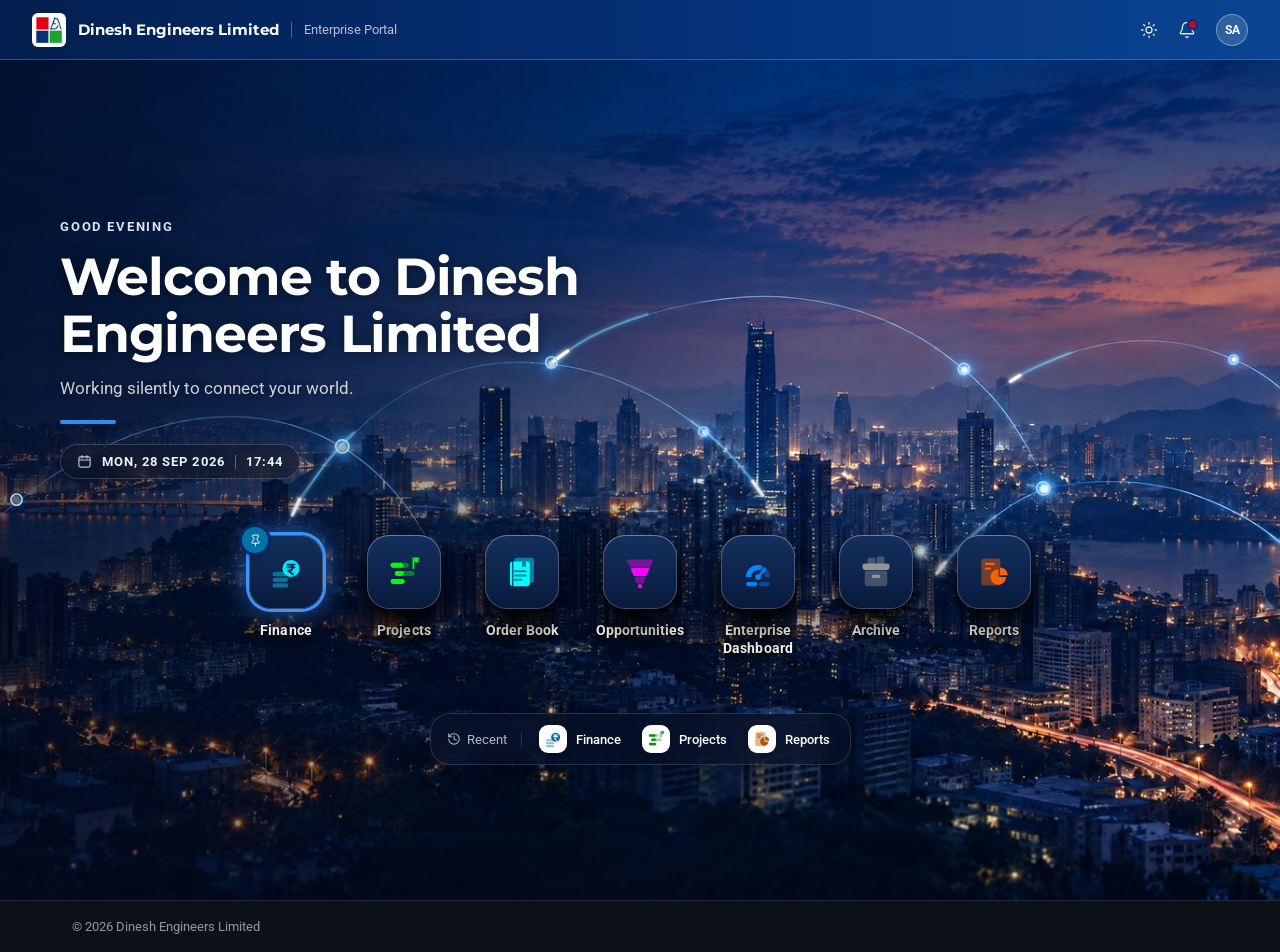
==== index.html @ 081b3319 "Rename DEPL Portal.html to index.html so Vercel serves it at / Co-Authored-By: Claude Opus 5.5 <nore" ====
<!doctype html>
<html lang="en">
  <!--
    CONCEPT D: Day / Night.
    The Launcher over a real city wallpaper: the day photo in light mode,
    the night photo in dark mode (switched by the moon/sun toggle).
    concept-daynight.css loads last and holds everything specific to
    this concept. Two small scripts: auto theme next to the theme
    switch (dark mode after 17:30) and pin / unpin after the app icons.
-->

  <head>
    <meta charset="UTF-8" />
    <meta name="viewport" content="width=device-width, initial-scale=1.0" />

    <title>DEPL Enterprise Portal | Dinesh Engineers Limited</title>

    <link rel="icon" href="assets/favicon.jpg" />
    <meta name="theme-color" content="#053178" />

    <link rel="stylesheet" href="assets/fonts/fonts.css" />
    <link rel="stylesheet" href="style.css" />
    <link rel="stylesheet" href="concept-launcher.css" />
    <link rel="stylesheet" href="concept-launcher-plus.css" />
    <link rel="stylesheet" href="concept-daynight.css" />
  </head>

  <body class="dp-body lx-body dn-body">
    <a class="dp dp-skip-link" href="#main">Skip to content</a>

    <!-- =====================================================
     HEADER (same as the main design)
===================================================== -->

    <header class="dp dp-topbar" data-unread="2">
      <div class="dp-brand">
        <span class="dp-brand-logo" role="img" aria-label="DEPL"></span>
        <div class="dp-brand-name">
          <strong>Dinesh Engineers Limited</strong>
          <span class="dp-divider"></span>
          <span class="dp-brand-tag">Enterprise Portal</span>
        </div>
      </div>

      <div class="dp-top-actions">
        <input
          class="dp-theme-switch"
          type="checkbox"
          id="dpThemeSwitch"
          aria-label="Dark mode"
        />
        <!-- AUTO THEME: dark from 17:30 to 06:00, light otherwise.
             Runs right after the switch so the first paint is already
             correct; re-checks every minute and only flips at the
             17:30 / 06:00 boundaries, so a manual toggle is kept. -->
        <script>
          (function () {
            var sw = document.getElementById("dpThemeSwitch");
            function isNight() {
              var d = new Date();
              var m = d.getHours() * 60 + d.getMinutes();
              return m >= 17 * 60 + 30 || m < 6 * 60;
            }
            var last = isNight();
            sw.checked = last;
            setInterval(function () {
              var now = isNight();
              if (now !== last) {
                sw.checked = now;
                last = now;
              }
            }, 60000);
          })();
        </script>
        <label
          class="dp-top-icon dp-theme-toggle"
          for="dpThemeSwitch"
          title="Switch light / dark mode"
        >
          <span class="dp-icon dp-i-moon"></span>
          <span class="dp-icon dp-i-sun"></span>
        </label>

        <button
          class="dp-top-icon"
          type="button"
          popovertarget="dpAnnouncements"
          aria-label="Announcements"
        >
          <span class="dp-icon dp-i-bell"></span>
          <span class="dp-notification-dot"></span>
        </button>

        <button
          class="dp-avatar"
          type="button"
          popovertarget="dpAccount"
          aria-label="Account menu"
        >
          SA
        </button>
      </div>

      <div class="dp dp-menu-panel" id="dpAccount" popover>
        <div class="dp-menu-header">
          <strong>SA</strong>
          <span>Signed in</span>
        </div>
        <a class="dp-menu-item" href="#"
          ><span class="dp-icon dp-i-user"></span>Profile</a
        >
        <a class="dp-menu-item" href="#"
          ><span class="dp-icon dp-i-life-buoy"></span>Help &amp; support</a
        >
        <div class="dp-menu-separator"></div>
        <a class="dp-menu-item" href="#"
          ><span class="dp-icon dp-i-log-out"></span>Sign out</a
        >
      </div>

      <aside
        class="dp dp-panel"
        id="dpAnnouncements"
        popover
        aria-labelledby="dpAnnouncementsTitle"
      >
        <div class="dp-panel-header">
          <h2 id="dpAnnouncementsTitle">Announcements</h2>
          <div class="dp-panel-actions">
            <a class="dp-text-button" href="#"
              ><span class="dp-icon dp-i-check-check"></span>Mark all read</a
            >
            <button
              class="dp-icon-button"
              type="button"
              popovertarget="dpAnnouncements"
              popovertargetaction="hide"
              aria-label="Close announcements"
            >
              <span class="dp-icon dp-i-x"></span>
            </button>
          </div>
        </div>
        <ul class="dp-notif-list">
          <li class="dp-notif-item is-unread">
            <span class="dp-notif-icon"
              ><span class="dp-icon dp-i-megaphone"></span
            ></span>
            <div class="dp-notif-text">
              <strong>Welcome to the new Enterprise Portal</strong>
              <span
                >All your DEPL applications in one place. Pin the ones you use
                most to keep them first.</span
              >
              <time datetime="2026-09-28">28 Sep</time>
            </div>
            <span class="dp-unread-dot" aria-label="Unread"></span>
          </li>
          <li class="dp-notif-item is-unread">
            <span class="dp-notif-icon"
              ><span class="dp-icon dp-i-megaphone"></span
            ></span>
            <div class="dp-notif-text">
              <strong>More Enterprise Dashboard modules coming</strong>
              <span
                >Group balance sheet and P&amp;L are live. Further modules will
                arrive in the Enterprise Dashboard.</span
              >
              <time datetime="2026-09-26">26 Sep</time>
            </div>
            <span class="dp-unread-dot" aria-label="Unread"></span>
          </li>
          <li class="dp-notif-item">
            <span class="dp-notif-icon"
              ><span class="dp-icon dp-i-megaphone"></span
            ></span>
            <div class="dp-notif-text">
              <strong>NetSuite archive is read only</strong>
              <span
                >Records from 2010–2026 remain available for reference in
                Archive.</span
              >
              <time datetime="2026-09-24">24 Sep</time>
            </div>
          </li>
        </ul>
      </aside>
    </header>

    <!-- =====================================================
     STAGE: the whole home screen
===================================================== -->

    <main class="dp lx-stage" id="main">
      <!-- WALLPAPER: day photo in light mode, night photo in dark mode
         (assets/img/city-day.jpg and city-night.jpg, set in concept-daynight.css) -->

      <div class="lx-photo" aria-hidden="true"></div>

      <!-- LIVE ARCS: traced over the network arcs printed in the wallpaper
         (same 1600 x 900 grid as the photo), with light travelling along
         them and the junction nodes pulsing. Pure SVG + CSS. -->

      <svg
        class="dn-arcs"
        viewBox="0 0 1600 900"
        preserveAspectRatio="xMidYMid slice"
        aria-hidden="true"
      >
        <defs>
          <path
            id="dnA1"
            pathLength="100"
            d="M28.2 591.6 L36.5 577.6 46 564.1 55.9 550.8 66.4 537.7 77.3 524.9 88.9 512.5 100.7 500.2 111.9 486.8 124.3 474.5 138.4 464.3 153.5 455.5 168 445.8 182.7 436.5 197.6 427.7 213 419.6 228.6 412.2 244.5 405.7 260.5 399.7 276.7 394.4 293 390.1 309.4 386.4 325.8 383.6 342.2 382 358.6 381.7 374.8 382.3 390.8 383.7 406.6 386.2 422.1 389.8 437.3 394.3 452.1 399.9 466.4 406.8 480.4 414.5 493.8 423.3 506.9 433.1 519.3 444.2 531.1 456.5 542.6 469.6 553.5 484.1 563.7 499.9 573.2 516.9"
          />
          <path
            id="dnA2"
            pathLength="100"
            d="M427.6 487.3 L435 471.3 444.8 457.3 454.4 444 463.8 431.1 473.7 419.1 484.2 408 495 397.6 506 387.6 517.4 378.3 529.1 369.4 541.1 361 553.8 353.4 566.9 346.6 580.6 340.7 594.5 335.4 608.9 330.9 623.6 327.7 638.6 325.7 653.8 324.3 669 323.6 684.4 323.8 699.7 325.1 715 327 730.3 329.7 745.5 333.1 760.4 337.5 775 343.1 789.3 349.1 803.5 355.5 817.3 362.7 830.6 370.8 843.7 379.1 856.5 388 869 397.2 880.9 407.3 892.1 418.1 902.6 429.5 912.8 441.3 922.4 453.6 931.4 466.4"
          />
          <path
            id="dnA3"
            pathLength="100"
            d="M707.4 322.9 L720 313.5 733 304.7 746.5 296.8 760.5 290 774.9 283.8 789.5 278.3 804.3 273.5 819.3 269.2 834.4 265 849.6 261.4 865.1 258.9 880.7 256.6 896.3 254.8 912.1 253.7 927.9 252.9 943.7 253.3 959.5 254.1 975.3 255.7 990.9 258.2 1006.4 261.3 1021.8 264.9 1037 269.1 1051.8 274.4 1066.4 280.3 1080.6 286.8 1094.5 293.9 1107.9 301.9 1120.7 310.6 1133.1 319.9 1145.2 329.5 1156.9 339.7 1167.9 350.5 1178.4 362 1188.3 374 1197.5 386.6 1206.1 399.9 1214 413.7 1220 428.6 1223.7 444.6 1226.6 460.8"
          />
          <path
            id="dnA4"
            pathLength="100"
            d="M1196.9 344.3 L1205.5 338.8 1214.3 333.6 1223.5 329.2 1232.7 325.1 1242 321.3 1251.3 317.4 1260.6 313.8 1270 310.5 1279.6 307.9 1289.3 305.8 1299 304 1308.8 302.6 1318.6 301.2 1328.4 300.1 1338.2 299.6 1348 299.7 1357.8 300.6 1367.4 301.9 1377.1 303.3 1386.6 304.9 1396.1 306.9 1405.5 309.3 1414.8 312 1423.9 315.1 1432.9 318.6 1441.8 322.5 1450.4 326.7 1458.7 331.7 1466.8 337 1474.8 342.5 1482.4 348.5 1489.4 355.2 1495.5 363 1500.8 371.4 1507.7 378.2 1516.1 384 1523.9 390.6 1529.9 398.8 1534.6 408.1 1539.1 417.5"
          />
          <path
            id="dnA5"
            pathLength="100"
            d="M1118 550 Q1161 492 1232 459 C1290 440 1440 440 1537 572"
          />
          <!-- the same arcs run the other way, for traffic in both directions.
                 Paths were traced from the arc pixels in city-night.jpg -->
          <path
            id="dnB2"
            pathLength="100"
            d="M931.4 466.4 L922.4 453.6 912.8 441.3 902.6 429.5 892.1 418.1 880.9 407.3 869 397.2 856.5 388 843.7 379.1 830.6 370.8 817.3 362.7 803.5 355.5 789.3 349.1 775 343.1 760.4 337.5 745.5 333.1 730.3 329.7 715 327 699.7 325.1 684.4 323.8 669 323.6 653.8 324.3 638.6 325.7 623.6 327.7 608.9 330.9 594.5 335.4 580.6 340.7 566.9 346.6 553.8 353.4 541.1 361 529.1 369.4 517.4 378.3 506 387.6 495 397.6 484.2 408 473.7 419.1 463.8 431.1 454.4 444 444.8 457.3 435 471.3 427.6 487.3"
          />
          <path
            id="dnB5"
            pathLength="100"
            d="M1537 572 C1440 440 1290 440 1232 459 Q1161 492 1118 550"
          />

          <filter id="dnGlow" x="-50%" y="-50%" width="200%" height="200%">
            <feGaussianBlur stdDeviation="3" result="b" />
            <feMerge>
              <feMergeNode in="b" />
              <feMergeNode in="SourceGraphic" />
            </feMerge>
          </filter>
        </defs>

        <!-- comets: faint tail + bright head on the same arc -->
        <g class="dn-comets" filter="url(#dnGlow)">
          <g style="--d: 5.5s; --delay: -1s">
            <use href="#dnA1" class="t" />
            <use href="#dnA1" class="h" />
          </g>
          <g style="--d: 6.5s; --delay: -3.5s">
            <use href="#dnA2" class="t" />
            <use href="#dnA2" class="h" />
          </g>
          <g style="--d: 7s; --delay: -0.5s">
            <use href="#dnA3" class="t" />
            <use href="#dnA3" class="h" />
          </g>
          <g style="--d: 5.8s; --delay: -2.6s">
            <use href="#dnA4" class="t" />
            <use href="#dnA4" class="h" />
          </g>
          <g style="--d: 6.2s; --delay: -4.4s">
            <use href="#dnA5" class="t" />
            <use href="#dnA5" class="h" />
          </g>
          <g style="--d: 8s; --delay: -6s">
            <use href="#dnB2" class="t" />
            <use href="#dnB2" class="h" />
          </g>
          <g style="--d: 7.4s; --delay: -1.8s">
            <use href="#dnB5" class="t" />
            <use href="#dnB5" class="h" />
          </g>
        </g>

        <!-- junction nodes: a soft ripple spreading out from each -->
        <g class="dn-nodes">
          <circle cx="132" cy="471" r="6" style="--t: 0s" />
          <circle cx="481" cy="414" r="7" style="--t: -0.7s" />
          <circle cx="705" cy="324" r="6" style="--t: -1.4s" />
          <circle cx="868" cy="398" r="5" style="--t: -2.1s" />
          <circle cx="1147" cy="331" r="6" style="--t: -0.35s" />
          <circle cx="1232" cy="459" r="7" style="--t: -1.05s" />
          <circle cx="1436" cy="321" r="5" style="--t: -1.75s" />
          <circle cx="1503" cy="532" r="5" style="--t: -2.45s" />
          <circle cx="1100" cy="526" r="5" style="--t: -2.8s" />
        </g>
      </svg>

      <!-- WELCOME -->

      <div class="lx-intro">
        <p class="lx-greeting">Good evening</p>

        <h1>Welcome to Dinesh Engineers Limited</h1>

        <p class="lx-sub">Working silently to connect your world.</p>

        <!-- APEX: &P1_TODAY. and &P1_TIME. (time the page was loaded) -->
        <p class="lx-when">
          <svg viewBox="0 0 24 24" aria-hidden="true">
            <rect x="3" y="4.5" width="18" height="16.5" rx="2.5" />
            <path d="M3 9.5h18M8 2.5v4M16 2.5v4" />
          </svg>
          <time datetime="2026-09-28T17:44">Mon, 28 Sep 2026</time>
          <span class="lx-when-sep" aria-hidden="true"></span>
          <span>17:44</span>
        </p>
      </div>

      <!-- APPLICATIONS as icons
         Each icon shows its description on hover / keyboard focus. -->

      <nav class="lx-apps" aria-label="Applications">
        <div class="lx-app finance" id="app-finance">
          <a class="lx-open" href="#">
            <span class="lx-icon"><span class="dx dx-finance"></span></span>
            <span class="lx-name">Finance</span>
          </a>
          <a class="lx-pin" href="#" title="Unpin" aria-label="Unpin Finance"
            ><span class="dp-icon dp-i-pin"></span
          ></a>
          <span class="lx-tip" role="tooltip">
            <strong>Finance</strong>
            Financial reports, live from Oracle Fusion.
            <em><span class="lx-dot"></span>Live · Oracle Fusion</em>
          </span>
        </div>

        <div class="lx-app projects" id="app-projects">
          <a class="lx-open" href="#">
            <span class="lx-icon"><span class="dx dx-projects"></span></span>
            <span class="lx-name">Projects</span>
          </a>
          <a class="lx-pin" href="#" title="Pin" aria-label="Pin Projects"
            ><span class="dp-icon dp-i-pin"></span
          ></a>
          <span class="lx-tip" role="tooltip">
            <strong>Projects</strong>
            Project performance tracking: site progress, plan vs actual.
            <em><span class="lx-dot"></span>Live</em>
          </span>
        </div>

        <div class="lx-app order-book" id="app-order-book">
          <a class="lx-open" href="#">
            <span class="lx-icon"><span class="dx dx-order-book"></span></span>
            <span class="lx-name">Order Book</span>
          </a>
          <a class="lx-pin" href="#" title="Pin" aria-label="Pin Order Book"
            ><span class="dp-icon dp-i-pin"></span
          ></a>
          <span class="lx-tip" role="tooltip">
            <strong>Order Book</strong>
            The de-duplicated sales order book: EPC contracts and IP-IRU orders,
            one number.
            <em><span class="lx-dot"></span>Live</em>
          </span>
        </div>

        <div class="lx-app opportunities" id="app-opportunities">
          <a class="lx-open" href="#">
            <span class="lx-icon"
              ><span class="dx dx-opportunities"></span
            ></span>
            <span class="lx-name">Opportunities</span>
          </a>
          <a class="lx-pin" href="#" title="Pin" aria-label="Pin Opportunities"
            ><span class="dp-icon dp-i-pin"></span
          ></a>
          <span class="lx-tip" role="tooltip">
            <strong>Opportunities</strong>
            Feasibility requests through to customer PO: pipeline and funnel.
            <em><span class="lx-dot"></span>Live</em>
          </span>
        </div>

        <div class="lx-app enterprise" id="app-enterprise">
          <a class="lx-open" href="#">
            <span class="lx-icon"><span class="dx dx-enterprise"></span></span>
            <span class="lx-name">Enterprise<br />Dashboard</span>
          </a>
          <a
            class="lx-pin"
            href="#"
            title="Pin"
            aria-label="Pin Enterprise Dashboard"
            ><span class="dp-icon dp-i-pin"></span
          ></a>
          <span class="lx-tip" role="tooltip">
            <strong>Enterprise Dashboard</strong>
            Group balance sheet and profit &amp; loss, live from Oracle Fusion.
            <em><span class="lx-dot"></span>Live · Oracle Fusion</em>
          </span>
        </div>

        <div class="lx-app archive" id="app-archive">
          <a class="lx-open" href="#">
            <span class="lx-icon"><span class="dx dx-archive"></span></span>
            <span class="lx-name">Archive</span>
          </a>
          <a class="lx-pin" href="#" title="Pin" aria-label="Pin Archive"
            ><span class="dp-icon dp-i-pin"></span
          ></a>
          <span class="lx-tip" role="tooltip">
            <strong>Archive</strong>
            NetSuite records 2010–2026, read only.
            <em><span class="lx-dot"></span>Live · NetSuite</em>
          </span>
        </div>

        <div class="lx-app reports" id="app-reports">
          <a class="lx-open" href="#">
            <span class="lx-icon"><span class="dx dx-reports"></span></span>
            <span class="lx-name">Reports</span>
          </a>
          <a class="lx-pin" href="#" title="Pin" aria-label="Pin Reports"
            ><span class="dp-icon dp-i-pin"></span
          ></a>
          <span class="lx-tip" role="tooltip">
            <strong>Reports</strong>
            Standard and scheduled reports from across the business.
            <em><span class="lx-dot"></span>Live</em>
          </span>
        </div>
      </nav>

      <!-- PIN / UNPIN: one pin icon per app, any number can be pinned.
           Clicking a pin checks the pinnedIds array for the app's id:
           present -> remove (unpin), missing -> add (pin).
           Order: pinned apps first, in the order they were pinned,
           then the rest in their original order. -->
      <script>
        (function () {
          var nav = document.querySelector(".lx-apps");
          var apps = Array.from(nav.querySelectorAll(".lx-app"));
          var originalIds = apps.map(function (app) { return app.id; });
          var pinnedIds = ["app-finance"];

          function render() {
            var order = pinnedIds.concat(
              originalIds.filter(function (id) {
                return !pinnedIds.includes(id);
              })
            );

            order.forEach(function (id) {
              var app = document.getElementById(id);
              var pinned = pinnedIds.includes(id);
              var pin = app.querySelector(".lx-pin");
              var name = app.querySelector(".lx-tip strong").textContent;
              app.classList.toggle("is-pinned", pinned);
              pin.title = pinned ? "Unpin" : "Pin";
              pin.setAttribute("aria-label", (pinned ? "Unpin " : "Pin ") + name);
              nav.appendChild(app); // appending in order = re-sorting
            });
          }

          function togglePin(id) {
            if (pinnedIds.includes(id)) {
              pinnedIds = pinnedIds.filter(function (p) { return p !== id; });
            } else {
              pinnedIds.push(id);
            }
            // animate the re-order where the browser supports it: a name
            // per app (only during the transition) slides each icon
            if (!document.startViewTransition) {
              render();
              return;
            }
            apps.forEach(function (app) {
              app.style.viewTransitionName = app.id;
            });
            document.startViewTransition(render).finished.finally(function () {
              apps.forEach(function (app) {
                app.style.viewTransitionName = "";
              });
            });
          }

          nav.addEventListener("click", function (e) {
            var pin = e.target.closest(".lx-pin");
            if (!pin) return;
            e.preventDefault();
            togglePin(pin.closest(".lx-app").id);
          });

          render();
        })();
      </script>

      <!-- BOTTOM ROW: quote on the left, recently opened apps on the right -->

      <div class="lx-bottom">
        <nav class="lx-dock" aria-label="Recently opened">
          <span class="lx-dock-label"
            ><span class="dp-icon dp-i-history"></span>Recent</span
          >
          <a class="lx-dock-app finance" href="#" title="Opened 2 h ago"
            ><span class="lx-mini"><span class="dx dx-finance"></span></span
            >Finance</a
          >
          <a class="lx-dock-app projects" href="#" title="Opened yesterday"
            ><span class="lx-mini"><span class="dx dx-projects"></span></span
            >Projects</a
          >
          <a class="lx-dock-app reports" href="#" title="Opened 3 days ago"
            ><span class="lx-mini"><span class="dx dx-reports"></span></span
            >Reports</a
          >
        </nav>
      </div>
    </main>

    <footer class="dp dp-footer">
      <div class="dp-footer-inner">
        <span>© 2026 Dinesh Engineers Limited</span>
      </div>
    </footer>
  </body>
</html>
---- assets/fonts/fonts.css ----
﻿/* Self-hosted from Google Fonts (SIL Open Font License). Latin subsets only. */

/* latin-ext */
@font-face {
  font-family: 'Montserrat';
  font-style: normal;
  font-weight: 600;
  font-display: swap;
  src: url(montserrat-600-latin-ext.woff2) format('woff2');
  unicode-range: U+0100-02BA, U+02BD-02C5, U+02C7-02CC, U+02CE-02D7, U+02DD-02FF, U+0304, U+0308, U+0329, U+1D00-1DBF, U+1E00-1E9F, U+1EF2-1EFF, U+2020, U+20A0-20AB, U+20AD-20C0, U+2113, U+2C60-2C7F, U+A720-A7FF;
}

/* latin */
@font-face {
  font-family: 'Montserrat';
  font-style: normal;
  font-weight: 600;
  font-display: swap;
  src: url(montserrat-600-latin.woff2) format('woff2');
  unicode-range: U+0000-00FF, U+0131, U+0152-0153, U+02BB-02BC, U+02C6, U+02DA, U+02DC, U+0304, U+0308, U+0329, U+2000-206F, U+20AC, U+2122, U+2191, U+2193, U+2212, U+2215, U+FEFF, U+FFFD;
}

/* latin-ext */
@font-face {
  font-family: 'Montserrat';
  font-style: normal;
  font-weight: 700;
  font-display: swap;
  src: url(montserrat-600-latin-ext.woff2) format('woff2');
  unicode-range: U+0100-02BA, U+02BD-02C5, U+02C7-02CC, U+02CE-02D7, U+02DD-02FF, U+0304, U+0308, U+0329, U+1D00-1DBF, U+1E00-1E9F, U+1EF2-1EFF, U+2020, U+20A0-20AB, U+20AD-20C0, U+2113, U+2C60-2C7F, U+A720-A7FF;
}

/* latin */
@font-face {
  font-family: 'Montserrat';
  font-style: normal;
  font-weight: 700;
  font-display: swap;
  src: url(montserrat-600-latin.woff2) format('woff2');
  unicode-range: U+0000-00FF, U+0131, U+0152-0153, U+02BB-02BC, U+02C6, U+02DA, U+02DC, U+0304, U+0308, U+0329, U+2000-206F, U+20AC, U+2122, U+2191, U+2193, U+2212, U+2215, U+FEFF, U+FFFD;
}

/* latin-ext */
@font-face {
  font-family: 'Roboto';
  font-style: normal;
  font-weight: 400;
  font-stretch: 100%;
  font-display: swap;
  src: url(roboto-400-latin-ext.woff2) format('woff2');
  unicode-range: U+0100-02BA, U+02BD-02C5, U+02C7-02CC, U+02CE-02D7, U+02DD-02FF, U+0304, U+0308, U+0329, U+1D00-1DBF, U+1E00-1E9F, U+1EF2-1EFF, U+2020, U+20A0-20AB, U+20AD-20C0, U+2113, U+2C60-2C7F, U+A720-A7FF;
}

/* latin */
@font-face {
  font-family: 'Roboto';
  font-style: normal;
  font-weight: 400;
  font-stretch: 100%;
  font-display: swap;
  src: url(roboto-400-latin.woff2) format('woff2');
  unicode-range: U+0000-00FF, U+0131, U+0152-0153, U+02BB-02BC, U+02C6, U+02DA, U+02DC, U+0304, U+0308, U+0329, U+2000-206F, U+20AC, U+2122, U+2191, U+2193, U+2212, U+2215, U+FEFF, U+FFFD;
}

/* latin-ext */
@font-face {
  font-family: 'Roboto';
  font-style: normal;
  font-weight: 500;
  font-stretch: 100%;
  font-display: swap;
  src: url(roboto-400-latin-ext.woff2) format('woff2');
  unicode-range: U+0100-02BA, U+02BD-02C5, U+02C7-02CC, U+02CE-02D7, U+02DD-02FF, U+0304, U+0308, U+0329, U+1D00-1DBF, U+1E00-1E9F, U+1EF2-1EFF, U+2020, U+20A0-20AB, U+20AD-20C0, U+2113, U+2C60-2C7F, U+A720-A7FF;
}

/* latin */
@font-face {
  font-family: 'Roboto';
  font-style: normal;
  font-weight: 500;
  font-stretch: 100%;
  font-display: swap;
  src: url(roboto-400-latin.woff2) format('woff2');
  unicode-range: U+0000-00FF, U+0131, U+0152-0153, U+02BB-02BC, U+02C6, U+02DA, U+02DC, U+0304, U+0308, U+0329, U+2000-206F, U+20AC, U+2122, U+2191, U+2193, U+2212, U+2215, U+FEFF, U+FFFD;
}

/* latin-ext */
@font-face {
  font-family: 'Roboto';
  font-style: normal;
  font-weight: 700;
  font-stretch: 100%;
  font-display: swap;
  src: url(roboto-400-latin-ext.woff2) format('woff2');
  unicode-range: U+0100-02BA, U+02BD-02C5, U+02C7-02CC, U+02CE-02D7, U+02DD-02FF, U+0304, U+0308, U+0329, U+1D00-1DBF, U+1E00-1E9F, U+1EF2-1EFF, U+2020, U+20A0-20AB, U+20AD-20C0, U+2113, U+2C60-2C7F, U+A720-A7FF;
}

/* latin */
@font-face {
  font-family: 'Roboto';
  font-style: normal;
  font-weight: 700;
  font-stretch: 100%;
  font-display: swap;
  src: url(roboto-400-latin.woff2) format('woff2');
  unicode-range: U+0000-00FF, U+0131, U+0152-0153, U+02BB-02BC, U+02C6, U+02DA, U+02DC, U+0304, U+0308, U+0329, U+2000-206F, U+20AC, U+2122, U+2191, U+2193, U+2212, U+2215, U+FEFF, U+FFFD;
}
---- style.css ----
/* =====================================================
   DEPL ENTERPRISE PORTAL
   No JavaScript. Every class is prefixed "dp-" and
   every rule is scoped, so this file can be loaded
   into Oracle APEX alongside the Universal Theme.
===================================================== */


/* =====================================================
   VARIABLES
===================================================== */

:root {
    /* DEPL brand: logo squares + depl.co.in palette */
    --dp-brand-navy: #053178;
    --dp-brand-red: #e30016;
    --dp-brand-green: #1aa62c;
    --dp-brand-blue: #0080bc;

    --dp-font-heading: Montserrat, "Segoe UI", system-ui, sans-serif;
    --dp-font-body: Roboto, "Segoe UI", system-ui, Arial, sans-serif;

    --dp-page: #f5f7fa;
    --dp-surface: #ffffff;
    --dp-hover: #f1f3f6;
    --dp-border: #e2e6ec;
    --dp-border-strong: #cdd4de;

    --dp-heading: #0a2350;
    --dp-text: #3a4150;
    --dp-muted: #5f6878;
    --dp-link: #0072a8;
    --dp-link-soft: rgba(0, 128, 188, .08);

    --dp-net-line: rgba(0, 128, 188, .22);
    --dp-shadow-pop: 0 12px 32px -8px rgba(16, 24, 40, .18), 0 2px 6px rgba(16, 24, 40, .06);

    --dp-tint: .09;          /* strength of the per-app tinted tiles */
    --dp-on-accent: #ffffff; /* icon colour on a solid accent tile  */

    --dp-radius: 6px;

    color-scheme: light;
}

/* light is the default. Dark applies while the header's theme switch
   (checkbox #dpThemeSwitch) is ticked; :has() lets it restyle the
   whole page, so no JavaScript is needed. */

body:has(#dpThemeSwitch:checked) {
    --dp-page: #0c1017;
    --dp-surface: #131924;
    --dp-hover: #1a2130;
    --dp-border: #232b3a;
    --dp-border-strong: #334055;

    --dp-heading: #f2f4f7;
    --dp-text: #cdd3dc;
    --dp-muted: #8d97a7;
    --dp-link: #5bbbe8;
    --dp-link-soft: rgba(0, 128, 188, .16);

    --dp-net-line: rgba(91, 187, 232, .2);
    --dp-shadow-pop: 0 12px 32px -8px rgba(0, 0, 0, .6), 0 2px 6px rgba(0, 0, 0, .3);

    --dp-tint: .16;
    --dp-on-accent: #0c1017;

    color-scheme: dark;
}


/* =====================================================
   BASE (scoped to portal components)
===================================================== */

.dp-body {
    min-height: 100vh;
    display: flex;
    flex-direction: column;
    margin: 0;
    font-family: var(--dp-font-body);
    font-size: 14px;
    color: var(--dp-text);
    background: var(--dp-page);
    -webkit-font-smoothing: antialiased;
}

.dp,
.dp *,
.dp *::before,
.dp *::after {
    box-sizing: border-box;
}

.dp :where(h1, h2, h3, p, ul, dl, dd) {
    margin: 0;
    padding: 0;
}

.dp :where(h1, h2, h3),
.dp-brand-name strong {
    font-family: var(--dp-font-heading);
}

.dp :where(button) {
    font: inherit;
    color: inherit;
    cursor: pointer;
}

.dp :focus-visible {
    outline: 2px solid var(--dp-brand-blue);
    outline-offset: 2px;
}

.dp-skip-link {
    position: absolute;
    top: -100px;
    left: 16px;
    z-index: 500;
    padding: 8px 14px;
    border-radius: var(--dp-radius);
    background: var(--dp-surface);
    color: var(--dp-heading);
    font-weight: 500;
    text-decoration: none;
    box-shadow: var(--dp-shadow-pop);
}

.dp-skip-link:focus {
    top: 12px;
}


/* =====================================================
   ICONS
   Lucide SVGs embedded as CSS masks (see end of file),
   so they take the colour of the surrounding text.
===================================================== */

.dp-icon {
    display: inline-block;
    flex: none;
    width: 1em;
    height: 1em;
    background-color: currentColor;
    -webkit-mask: var(--dp-icon) center / contain no-repeat;
    mask: var(--dp-icon) center / contain no-repeat;
}


/* =====================================================
   HEADER
===================================================== */

.dp-topbar {
    position: sticky;
    top: 0;
    z-index: 100;
    height: 60px;
    display: flex;
    align-items: center;
    justify-content: space-between;
    padding: 0 32px;
    color: #fff;
    background: linear-gradient(90deg, #031f4f 0%, var(--dp-brand-navy) 55%, #0a4592 100%);
}

/* thin stripe in the logo's colours */

.dp-topbar::after {
    content: "";
    position: absolute;
    left: 0;
    right: 0;
    bottom: 0;
    height: 2px;
    background: linear-gradient(
        90deg,
        var(--dp-brand-red) 0 33.33%,
        var(--dp-brand-blue) 33.33% 66.66%,
        var(--dp-brand-green) 66.66% 100%
    );
}


/* BRAND */

.dp-brand {
    display: flex;
    align-items: center;
    gap: 12px;
    min-width: 0;
}

/* path is relative to this stylesheet: keep assets/ beside it */

.dp-brand-logo {
    flex: none;
    width: 34px;
    height: 34px;
    border-radius: 6px;
    background: #fff url("assets/depl-mark.png") center / 26px 26px no-repeat;
}

.dp-brand-name {
    display: flex;
    align-items: center;
    gap: 12px;
    min-width: 0;
}

.dp-brand-name strong {
    font-size: 15px;
    font-weight: 700;
    color: #fff;
    white-space: nowrap;
    overflow: hidden;
    text-overflow: ellipsis;
}

.dp-divider {
    width: 1px;
    height: 16px;
    background: rgba(255, 255, 255, .3);
}

.dp-brand-tag {
    font-size: 13px;
    color: rgba(255, 255, 255, .7);
    white-space: nowrap;
}


/* ACTIONS */

.dp-top-actions {
    display: flex;
    align-items: center;
    gap: 4px;
}

.dp-top-icon {
    position: relative;
    width: 34px;
    height: 34px;
    display: inline-flex;
    align-items: center;
    justify-content: center;
    border: none;
    border-radius: var(--dp-radius);
    background: transparent;
    color: rgba(255, 255, 255, .85);
    font-size: 18px;
    transition: background-color .15s ease, color .15s ease;
}

.dp-top-icon:hover {
    background: rgba(255, 255, 255, .12);
    color: #fff;
}

/* THEME SWITCH: a visually hidden checkbox; its <label> is the
   moon/sun button. Shows the mode you can switch to. */

.dp-theme-switch {
    position: absolute;
    width: 1px;
    height: 1px;
    margin: -1px;
    overflow: hidden;
    clip: rect(0 0 0 0);
    white-space: nowrap;
    opacity: 0;
}

.dp-theme-switch:focus-visible + .dp-theme-toggle {
    outline: 2px solid #fff;
    outline-offset: 2px;
}

.dp-theme-toggle {
    cursor: pointer;
}

.dp-theme-toggle .dp-i-sun,
.dp-theme-switch:checked + .dp-theme-toggle .dp-i-moon {
    display: none;
}

.dp-theme-switch:checked + .dp-theme-toggle .dp-i-sun {
    display: inline-block;
}

.dp-notification-dot {
    position: absolute;
    top: 8px;
    right: 8px;
    width: 7px;
    height: 7px;
    border-radius: 50%;
    background: var(--dp-brand-red);
    box-shadow: 0 0 0 2px var(--dp-brand-navy);
}

/* no unread announcements: hide the dot */

.dp-topbar[data-unread="0"] .dp-notification-dot,
.dp-topbar[data-unread=""] .dp-notification-dot {
    display: none;
}

.dp-avatar {
    width: 32px;
    height: 32px;
    margin-left: 8px;
    display: flex;
    align-items: center;
    justify-content: center;
    border: 1px solid rgba(255, 255, 255, .35);
    border-radius: 50%;
    background: rgba(255, 255, 255, .15);
    color: #fff;
    font-size: 12px;
    font-weight: 600;
    transition: background-color .15s ease, border-color .15s ease;
}

.dp-avatar:hover {
    border-color: rgba(255, 255, 255, .7);
    background: rgba(255, 255, 255, .25);
}


/* =====================================================
   ACCOUNT MENU (HTML popover)
===================================================== */

.dp-menu-panel[popover] {
    position: fixed;
    inset: 66px 24px auto auto;
    margin: 0;
    min-width: 220px;
    padding: 6px;
    border: 1px solid var(--dp-border);
    border-radius: 8px;
    background: var(--dp-surface);
    color: var(--dp-text);
    box-shadow: var(--dp-shadow-pop);
}

.dp-menu-header {
    display: flex;
    flex-direction: column;
    gap: 2px;
    padding: 10px 10px 12px;
    margin-bottom: 4px;
    border-bottom: 1px solid var(--dp-border);
}

.dp-menu-header strong {
    font-size: 14px;
    font-weight: 500;
    color: var(--dp-heading);
}

.dp-menu-header span {
    font-size: 12px;
    color: var(--dp-muted);
}

.dp-menu-item {
    display: flex;
    align-items: center;
    gap: 10px;
    padding: 8px 10px;
    border-radius: var(--dp-radius);
    color: var(--dp-text);
    font-size: 13.5px;
    text-decoration: none;
}

.dp-menu-item:hover {
    background: var(--dp-hover);
    color: var(--dp-heading);
}

.dp-menu-item .dp-icon {
    font-size: 16px;
    color: var(--dp-muted);
}

.dp-menu-separator {
    height: 1px;
    margin: 4px 0;
    background: var(--dp-border);
}


/* =====================================================
   ANNOUNCEMENTS PANEL (HTML popover)
===================================================== */

.dp-panel[popover] {
    position: fixed;
    inset: 0 0 0 auto;
    width: min(400px, 100%);
    height: 100%;
    max-height: none;
    margin: 0;
    padding: 0;
    flex-direction: column;
    border: none;
    border-left: 1px solid var(--dp-border);
    background: var(--dp-surface);
    color: var(--dp-text);
    box-shadow: var(--dp-shadow-pop);
    transform: translateX(100%);
    transition:
        transform .25s ease,
        overlay .25s allow-discrete,
        display .25s allow-discrete;
}

.dp-panel:popover-open {
    display: flex;
    transform: none;
}

/* slide-in on browsers that support it; others just appear */

@starting-style {
    .dp-panel:popover-open {
        transform: translateX(100%);
    }
}

.dp-panel::backdrop {
    background: rgba(5, 20, 50, .35);
}

.dp-panel-header {
    display: flex;
    align-items: center;
    justify-content: space-between;
    gap: 12px;
    padding: 16px 16px 16px 20px;
    border-bottom: 1px solid var(--dp-border);
}

.dp-panel-header h2 {
    font-size: 16px;
    font-weight: 600;
    color: var(--dp-heading);
}

.dp-panel-actions {
    display: flex;
    align-items: center;
    gap: 4px;
}

.dp-notif-list {
    flex: 1;
    overflow-y: auto;
    list-style: none;
    padding: 8px;
}

.dp-notif-item {
    position: relative;
    display: flex;
    gap: 12px;
    padding: 14px 32px 14px 12px;
    border-radius: var(--dp-radius);
}

.dp-notif-item + .dp-notif-item {
    border-top: 1px solid var(--dp-border);
}

.dp-notif-icon {
    flex: none;
    width: 32px;
    height: 32px;
    display: flex;
    align-items: center;
    justify-content: center;
    border-radius: 8px;
    color: var(--dp-link);
    background: var(--dp-link-soft);
    font-size: 16px;
}

.dp-notif-text {
    display: flex;
    flex-direction: column;
    gap: 3px;
    min-width: 0;
}

.dp-notif-text strong {
    font-size: 13.5px;
    font-weight: 500;
    color: var(--dp-heading);
}

.dp-notif-text span {
    font-size: 13px;
    line-height: 1.5;
    color: var(--dp-muted);
}

.dp-notif-text time {
    font-size: 12px;
    color: var(--dp-muted);
}

.dp-notif-item.is-unread .dp-notif-text strong {
    font-weight: 700;
}

.dp-unread-dot {
    position: absolute;
    top: 20px;
    right: 14px;
    width: 8px;
    height: 8px;
    border-radius: 50%;
    background: var(--dp-brand-blue);
}

.dp-notif-empty {
    padding: 32px 16px;
    text-align: center;
    color: var(--dp-muted);
}


/* =====================================================
   BUTTONS
===================================================== */

.dp-text-button {
    display: inline-flex;
    align-items: center;
    gap: 6px;
    padding: 6px 10px;
    border: none;
    border-radius: var(--dp-radius);
    background: transparent;
    color: var(--dp-link);
    font-size: 13px;
    font-weight: 500;
    text-decoration: none;
}

.dp-text-button:hover {
    background: var(--dp-link-soft);
}

.dp-text-button .dp-icon {
    font-size: 15px;
}

.dp-icon-button {
    width: 32px;
    height: 32px;
    display: flex;
    align-items: center;
    justify-content: center;
    border: none;
    border-radius: var(--dp-radius);
    background: transparent;
    color: var(--dp-muted);
    font-size: 18px;
}

.dp-icon-button:hover {
    background: var(--dp-hover);
    color: var(--dp-heading);
}


/* =====================================================
   MAIN CONTAINER
===================================================== */

.dp-main {
    flex: 1;
    width: 100%;
    max-width: 1200px;
    margin: 0 auto;
    padding: 32px 32px 48px;
}


/* =====================================================
   HERO
===================================================== */

.dp-hero {
    position: relative;
    overflow: hidden;
    min-height: 168px;
    display: flex;
    align-items: center;
    padding: 36px 40px;
    border: 1px solid transparent;
    border-radius: 24px;
    background: var(--dp-surface);
    box-shadow:
        0 1px 2px rgba(16, 24, 40, .04),
        0 14px 34px -14px rgba(16, 24, 40, .16);
}

body:has(#dpThemeSwitch:checked) .dp-hero {
    border-color: var(--dp-border);
    box-shadow: 0 14px 34px -14px rgba(0, 0, 0, .6);
}

.dp-hero-text {
    position: relative;
    z-index: 1;
    max-width: 540px;
}

.dp-greeting {
    margin-bottom: 6px;
    font-size: 14px;
    font-weight: 500;
    color: var(--dp-link);
}

.dp-greeting-date {
    font-weight: 400;
    color: var(--dp-muted);
}

.dp-hero h1 {
    margin-bottom: 6px;
    font-size: 24px;
    font-weight: 700;
    line-height: 1.25;
    letter-spacing: -.01em;
    color: var(--dp-heading);
}

.dp-hero-sub {
    font-size: 15px;
    color: var(--dp-muted);
}


/* FIBRE NETWORK ILLUSTRATION */

.dp-hero-network {
    position: absolute;
    top: 0;
    right: 0;
    width: 60%;
    height: 100%;
    pointer-events: none;
    -webkit-mask-image: linear-gradient(to right, transparent 0%, #000 40%);
    mask-image: linear-gradient(to right, transparent 0%, #000 40%);
}

.dp-hero-network .dp-route path {
    fill: none;
    stroke: var(--dp-net-line);
    stroke-width: 1.5;
}

.dp-hero-network .dp-pulses path {
    fill: none;
    stroke: var(--dp-brand-blue);
    stroke-width: 2;
    stroke-linecap: round;
    stroke-dasharray: 10 90;
    animation: dp-flow 5s linear infinite;
}

.dp-hero-network .dp-pulses path:nth-child(2) { animation-delay: -1s;   animation-duration: 6s; }
.dp-hero-network .dp-pulses path:nth-child(3) { animation-delay: -2.5s; }
.dp-hero-network .dp-pulses path:nth-child(4) { animation-delay: -3.5s; animation-duration: 7s; }
.dp-hero-network .dp-pulses path:nth-child(5) { animation-delay: -.5s;  animation-duration: 4.5s; }

.dp-hero-network .dp-nodes circle {
    fill: var(--dp-surface);
    stroke: var(--dp-brand-blue);
    stroke-width: 1.5;
}

.dp-hero-network .dp-nodes .dp-hub       { stroke: var(--dp-surface); stroke-width: 2; }
.dp-hero-network .dp-nodes .dp-hub-red   { fill: var(--dp-brand-red); }
.dp-hero-network .dp-nodes .dp-hub-navy  { fill: var(--dp-brand-navy); }
.dp-hero-network .dp-nodes .dp-hub-green { fill: var(--dp-brand-green); }

body:has(#dpThemeSwitch:checked) .dp-hero-network .dp-nodes .dp-hub-navy {
    fill: var(--dp-brand-blue);
}

.dp-hero-network .dp-halos circle {
    fill: var(--dp-brand-blue);
    opacity: 0;
    transform-box: fill-box;
    transform-origin: center;
    animation: dp-halo 3.6s ease-out infinite;
}

.dp-hero-network .dp-halos circle:nth-child(2) { animation-delay: 1.2s; }
.dp-hero-network .dp-halos circle:nth-child(3) { animation-delay: 2.4s; }


/* =====================================================
   RECENT
===================================================== */

.dp-recent {
    margin-top: 24px;
    display: flex;
    align-items: center;
    flex-wrap: wrap;
    gap: 10px 12px;
}

.dp-recent-label {
    display: inline-flex;
    align-items: center;
    gap: 6px;
    font-size: 13px;
    color: var(--dp-muted);
}

.dp-recent-label .dp-icon {
    font-size: 15px;
}

.dp-recent-list {
    display: flex;
    flex-wrap: wrap;
    gap: 8px;
}

.dp-recent-chip {
    display: inline-flex;
    align-items: center;
    gap: 8px;
    padding: 4px 12px 4px 4px;
    border: 1px solid var(--dp-border);
    border-radius: 999px;
    background: var(--dp-surface);
    color: var(--dp-heading);
    font-size: 13px;
    font-weight: 500;
    text-decoration: none;
    transition: border-color .15s ease;
}

.dp-recent-chip:hover {
    border-color: var(--dp-border-strong);
}

.dp-chip-icon {
    width: 24px;
    height: 24px;
    display: flex;
    align-items: center;
    justify-content: center;
    border-radius: 50%;
    color: var(--dp-ink);
    background: rgba(var(--dp-accent-rgb), var(--dp-tint));
    font-size: 14px;
}


/* =====================================================
   APPLICATION HEADER
===================================================== */

.dp-application-header {
    margin: 32px 0 16px;
    display: flex;
    align-items: center;
    gap: 16px;
}

.dp-application-title {
    display: flex;
    align-items: center;
    gap: 10px;
}

.dp-application-title h2 {
    font-size: 16px;
    font-weight: 600;
    color: var(--dp-heading);
}

.dp-app-count {
    font-size: 14px;
    color: var(--dp-muted);
}


/* =====================================================
   APPLICATION GRID
===================================================== */

.dp-applications {
    display: grid;
    grid-template-columns: repeat(3, minmax(0, 1fr));
    gap: 24px;
}


/* =====================================================
   CARD (styled after the service cards on depl.co.in)
===================================================== */

.dp-app-card {
    position: relative;
    isolation: isolate;       /* keeps the tile's offset frame above the card */
    min-width: 0;
    min-height: 232px;
    display: flex;
    flex-direction: column;
    padding: 22px 30px 20px;
    border: 1px solid transparent;
    border-radius: 24px;
    background: var(--dp-surface);
    box-shadow:
        0 1px 2px rgba(16, 24, 40, .04),
        0 14px 34px -14px rgba(16, 24, 40, .16);
    transition: transform .2s ease, box-shadow .2s ease;
}

.dp-app-card:hover {
    transform: translateY(-4px);
    box-shadow:
        0 1px 2px rgba(16, 24, 40, .04),
        0 24px 44px -18px rgba(var(--dp-accent-rgb), .4);
}

/* very faint mini fibre network in the top-right corner, in the card's
   own colour: the SVG is a mask, and the card's accent is painted through it */

.dp-app-card::before {
    content: "";
    position: absolute;
    z-index: -1;
    top: 0;
    right: 0;
    width: 240px;
    height: 120px;
    border-top-right-radius: inherit;
    background-color: var(--dp-ink);
    opacity: .14;
    -webkit-mask: var(--dp-card-net) top right / 240px 120px no-repeat;
    mask: var(--dp-card-net) top right / 240px 120px no-repeat;
    pointer-events: none;
    transition: opacity .2s ease;
}

.dp-app-card:hover::before {
    opacity: .24;
}

body:has(#dpThemeSwitch:checked) .dp-app-card::before {
    opacity: .1;
}

body:has(#dpThemeSwitch:checked) .dp-app-card:hover::before {
    opacity: .18;
}

.dp-applications {
    --dp-card-net: url("data:image/svg+xml,%3Csvg xmlns='http://www.w3.org/2000/svg' viewBox='0 0 240 120' fill='none' stroke='black' stroke-width='1.5' stroke-linecap='round'%3E%3Cpath d='M140 62Q175 58 205 85' stroke-opacity='.9'/%3E%3Cpath d='M140 62Q160 30 150 -5' stroke-opacity='.8'/%3E%3Cpath d='M205 85Q225 95 250 88' stroke-opacity='.8'/%3E%3Cpath d='M80 30Q110 60 140 62' stroke-opacity='.7'/%3E%3Cpath d='M205 85Q200 108 214 125' stroke-opacity='.5'/%3E%3Cpath d='M140 62Q150 92 128 125' stroke-opacity='.4'/%3E%3Cpath d='M80 30Q62 10 30 4' stroke-opacity='.35'/%3E%3Cpath d='M80 30Q70 70 38 92' stroke-opacity='.3'/%3E%3Ccircle cx='140' cy='62' r='11' fill='black' fill-opacity='.14' stroke='none'/%3E%3Ccircle cx='140' cy='62' r='4.5' fill='black' stroke='none'/%3E%3Ccircle cx='205' cy='85' r='3' fill='black' stroke='none'/%3E%3Ccircle cx='80' cy='30' r='3' fill='black' fill-opacity='.7' stroke='none'/%3E%3C/svg%3E");
}

body:has(#dpThemeSwitch:checked) .dp-app-card {
    border-color: var(--dp-border);
    box-shadow: 0 14px 34px -14px rgba(0, 0, 0, .6);
}


/* ICON TILE: square gradient block with an offset outline frame */

.dp-card-icon {
    position: relative;
    width: 64px;
    height: 64px;
    margin-bottom: 20px;
    display: flex;
    align-items: center;
    justify-content: center;
    color: #fff;
    /* blends toward DEPL blue; an app can set --dp-tile-end instead
       (warm colours turn muddy when mixed with blue) */
    background: linear-gradient(
        135deg,
        var(--dp-accent) 0%,
        var(--dp-tile-end, color-mix(in srgb, var(--dp-accent) 55%, var(--dp-brand-blue))) 100%
    );
    font-size: 30px;
}

.dp-card-icon::after {
    content: "";
    position: absolute;
    z-index: -1;
    inset: 8px -8px -8px 8px;
    border: 1.5px solid rgba(var(--dp-accent-rgb), .6);
    transition: transform .2s ease;
}

.dp-app-card:hover .dp-card-icon::after {
    transform: translate(3px, 3px);
}

body:has(#dpThemeSwitch:checked) .dp-card-icon::after {
    border-color: color-mix(in srgb, var(--dp-accent-dark) 60%, transparent);
}


/* TEXT */

.dp-card-content h3 {
    padding-right: 64px;  /* room for the pin + arrow */
    font-size: 20px;
    font-weight: 700;
    line-height: 1.25;
    letter-spacing: -.01em;
    color: var(--dp-heading);
}

/* short accent bar under the heading */

.dp-card-content h3::after {
    content: "";
    display: block;
    width: 56px;
    height: 2px;
    margin: 10px 0 10px;
    background: var(--dp-ink);
}

.dp-card-content p {
    font-size: 14px;
    line-height: 1.7;
    color: var(--dp-muted);
}


/* META */

.dp-card-meta {
    margin-top: auto;
    padding-top: 12px;
    display: flex;
    align-items: center;
    gap: 7px;
    font-size: 12px;
    color: var(--dp-muted);
}

.dp-status-dot {
    flex: none;
    width: 7px;
    height: 7px;
    border-radius: 50%;
    background: var(--dp-brand-green);
}

.dp-status-dot.is-muted {
    background: var(--dp-border-strong);
}


/* LINK: its ::after stretches over the card, so the
   whole card is clickable; the arrow is the visible part */

.dp-card-link {
    color: var(--dp-muted);
}

.dp-card-link::after {
    content: "";
    position: absolute;
    inset: 0;
    border-radius: inherit;
}

.dp-card-arrow {
    position: absolute;
    top: 18px;
    right: 24px;
    width: 30px;
    height: 30px;
    display: flex;
    align-items: center;
    justify-content: center;
    border-radius: 8px;
    font-size: 16px;
    opacity: .55;
    transition: opacity .15s ease, color .15s ease, background-color .15s ease;
}

.dp-app-card:hover .dp-card-arrow {
    opacity: 1;
    color: var(--dp-ink);
    background: rgba(var(--dp-accent-rgb), var(--dp-tint));
}


/* PIN: sits above the stretched link */

.dp-card-pin {
    position: absolute;
    z-index: 2;
    top: 18px;
    right: 58px;
    width: 30px;
    height: 30px;
    display: flex;
    align-items: center;
    justify-content: center;
    border-radius: 8px;
    color: var(--dp-muted);
    font-size: 15px;
    opacity: 0;
    transition: opacity .15s ease, color .15s ease, background-color .15s ease;
}

.dp-app-card:hover .dp-card-pin,
.dp-card-pin:focus-visible {
    opacity: .7;
}

.dp-card-pin:hover {
    opacity: 1 !important;
    background: var(--dp-hover);
    color: var(--dp-heading);
}

.dp-app-card.is-pinned .dp-card-pin {
    opacity: 1;
    color: var(--dp-ink);
    background: rgba(var(--dp-accent-rgb), var(--dp-tint));
}

/* touch screens have no hover, so keep pins visible */

@media (hover: none) {
    .dp-card-pin {
        opacity: .6;
    }
}


/* LOCKED (no access) */

.dp-app-card.is-locked {
    --dp-accent-rgb: 138, 147, 163;
    --dp-accent: #8a93a3;
    --dp-accent-dark: #8a93a3;
}

.dp-app-card.is-locked .dp-card-icon {
    background: linear-gradient(135deg, #8a93a3, #b3bac6);
}

.dp-app-card.is-locked .dp-card-content {
    opacity: .65;
}


/* =====================================================
   EMPTY STATE (no active applications)
===================================================== */

.dp-empty-state {
    grid-column: 1 / -1;
    padding: 48px 16px;
    border: 1px dashed var(--dp-border-strong);
    border-radius: var(--dp-radius);
    text-align: center;
    color: var(--dp-muted);
}

.dp-empty-state strong {
    font-weight: 500;
    color: var(--dp-heading);
}


/* =====================================================
   FOOTER
===================================================== */

.dp-footer {
    border-top: 1px solid var(--dp-border);
}

.dp-footer-inner {
    max-width: 1200px;
    margin: 0 auto;
    padding: 18px 32px;
    font-size: 12.5px;
    color: var(--dp-muted);
}


/* =====================================================
   APP ACCENTS
   The class is the app's ID (PORTAL_APPS.APP_ID in APEX).
   All drawn from the DEPL palette; red is kept for alerts.
===================================================== */

/* default for an app ID with no accent of its own
   (must stay above the per-app rules, which override it) */

.dp-app-card,
.dp-recent-chip {
    --dp-accent-rgb: 0, 128, 188;
    --dp-accent: #0072a8;
    --dp-accent-dark: #5bbbe8;
}

.finance       { --dp-accent-rgb: 0, 128, 188;  --dp-accent: #0072a8; --dp-accent-dark: #5bbbe8; }  /* brand blue   */
.projects      { --dp-accent-rgb: 26, 166, 44;  --dp-accent: #178f27; --dp-accent-dark: #5fcf6d; }  /* logo green   */
.order-book    { --dp-accent-rgb: 0, 128, 138;  --dp-accent: #00808a; --dp-accent-dark: #4cc2cb; }  /* site teal    */
.opportunities { --dp-accent-rgb: 190, 42, 110; --dp-accent: #be2a6e; --dp-accent-dark: #ec7fb0; }  /* site magenta */
.enterprise    { --dp-accent-rgb: 5, 49, 120;   --dp-accent: #053178; --dp-accent-dark: #8fa9e6; }  /* logo navy    */
.archive       { --dp-accent-rgb: 87, 87, 86;   --dp-accent: #575756; --dp-accent-dark: #b5b5b3; }  /* site grey    */
.reports       { --dp-accent-rgb: 180, 83, 9;   --dp-accent: #b45309; --dp-accent-dark: #f0a660; --dp-tile-end: #e08a1e; }  /* warm amber */

.dp :is(.dp-app-card, .dp-recent-chip) {
    --dp-ink: var(--dp-accent);
}

body:has(#dpThemeSwitch:checked) .dp :is(.dp-app-card, .dp-recent-chip) {
    --dp-ink: var(--dp-accent-dark);
}


/* =====================================================
   ANIMATION
===================================================== */

@keyframes dp-flow {
    from { stroke-dashoffset: 100; }
    to   { stroke-dashoffset: 0; }
}

@keyframes dp-halo {
    0%   { opacity: .35; transform: scale(.4); }
    100% { opacity: 0;   transform: scale(1.8); }
}


/* ENTRANCE: the page builds itself on load, top to bottom.
   "backwards" holds each element hidden during its delay and then
   hands control back, so hover effects keep working afterwards. */

@keyframes dp-rise {
    from {
        opacity: 0;
        transform: translateY(16px);
    }
}

@keyframes dp-draw {
    from { width: 0; }
}

.dp-hero               { animation: dp-rise .6s cubic-bezier(.2, .8, .2, 1) backwards; }
.dp-recent             { animation: dp-rise .5s cubic-bezier(.2, .8, .2, 1) .1s backwards; }
.dp-application-header { animation: dp-rise .5s cubic-bezier(.2, .8, .2, 1) .15s backwards; }

.dp-app-card {
    --dp-delay: .6s;   /* cards after the 9th all arrive together */
    animation: dp-rise .55s cubic-bezier(.2, .8, .2, 1) var(--dp-delay) backwards;
}

.dp-app-card:nth-child(1) { --dp-delay: .2s; }
.dp-app-card:nth-child(2) { --dp-delay: .25s; }
.dp-app-card:nth-child(3) { --dp-delay: .3s; }
.dp-app-card:nth-child(4) { --dp-delay: .35s; }
.dp-app-card:nth-child(5) { --dp-delay: .4s; }
.dp-app-card:nth-child(6) { --dp-delay: .45s; }
.dp-app-card:nth-child(7) { --dp-delay: .5s; }
.dp-app-card:nth-child(8) { --dp-delay: .55s; }
.dp-app-card:nth-child(9) { --dp-delay: .6s; }

/* each card's underline draws in once the card has landed */

.dp-card-content h3::after {
    animation: dp-draw .5s ease-out calc(var(--dp-delay) + .3s) backwards;
}

@media (prefers-reduced-motion: reduce) {
    .dp,
    .dp *,
    .dp::before,
    .dp::after,
    .dp *::before,
    .dp *::after {
        animation: none !important;
        transition: none !important;
    }

    .dp-hero-network .dp-pulses {
        display: none;
    }
}


/* =====================================================
   TABLET
===================================================== */

@media (max-width: 1000px) {

    .dp-applications {
        grid-template-columns: repeat(2, minmax(0, 1fr));
    }
}


/* =====================================================
   SMALL TABLET
===================================================== */

@media (max-width: 760px) {

    .dp-divider,
    .dp-brand-tag {
        display: none;
    }

    .dp-hero-network {
        width: 100%;
        opacity: .45;
    }
}


/* =====================================================
   MOBILE
===================================================== */

@media (max-width: 600px) {

    .dp-topbar {
        padding: 0 16px;
    }

    .dp-brand-name strong {
        font-size: 14px;
    }

    .dp-menu-panel[popover] {
        right: 12px;
    }

    .dp-main {
        padding: 20px 16px 36px;
    }

    .dp-hero {
        min-height: 0;
        padding: 24px 20px;
        border-radius: 20px;
    }

    .dp-hero h1 {
        font-size: 21px;
    }

    .dp-hero-sub {
        font-size: 14px;
    }

    .dp-applications {
        grid-template-columns: 1fr;
        gap: 12px;
    }

    .dp-app-card {
        min-height: 0;
        padding: 22px 22px 20px;
        border-radius: 20px;
    }

    .dp-footer-inner {
        padding: 16px;
    }
}


/* =====================================================
   ICON SET (generated, do not edit by hand)
   Lucide 1.48.0, ISC licence, https://lucide.dev
===================================================== */

.dp-i-archive { --dp-icon: url("data:image/svg+xml,%3Csvg xmlns='http://www.w3.org/2000/svg' viewBox='0 0 24 24' fill='none' stroke='currentColor' stroke-width='1.75' stroke-linecap='round' stroke-linejoin='round' %3E%3Crect width='20' height='5' x='2' y='3' rx='1'/%3E%3Cpath d='M4 8v11a2 2 0 0 0 2 2h12a2 2 0 0 0 2-2V8'/%3E%3Cpath d='M10 12h4'/%3E%3C/svg%3E"); }
.dp-i-arrow-up-right { --dp-icon: url("data:image/svg+xml,%3Csvg xmlns='http://www.w3.org/2000/svg' viewBox='0 0 24 24' fill='none' stroke='currentColor' stroke-width='1.75' stroke-linecap='round' stroke-linejoin='round' %3E%3Cpath d='M7 7h10v10'/%3E%3Cpath d='M7 17 17 7'/%3E%3C/svg%3E"); }
.dp-i-bell { --dp-icon: url("data:image/svg+xml,%3Csvg xmlns='http://www.w3.org/2000/svg' viewBox='0 0 24 24' fill='none' stroke='currentColor' stroke-width='1.75' stroke-linecap='round' stroke-linejoin='round' %3E%3Cpath d='M10.268 21a2 2 0 0 0 3.464 0'/%3E%3Cpath d='M3.262 15.326A1 1 0 0 0 4 17h16a1 1 0 0 0 .74-1.673C19.41 13.956 18 12.499 18 8A6 6 0 0 0 6 8c0 4.499-1.411 5.956-2.738 7.326'/%3E%3C/svg%3E"); }
.dp-i-building-2 { --dp-icon: url("data:image/svg+xml,%3Csvg xmlns='http://www.w3.org/2000/svg' viewBox='0 0 24 24' fill='none' stroke='currentColor' stroke-width='1.75' stroke-linecap='round' stroke-linejoin='round' %3E%3Cpath d='M10 12h4'/%3E%3Cpath d='M10 8h4'/%3E%3Cpath d='M14 21v-3a2 2 0 0 0-4 0v3'/%3E%3Cpath d='M6 10H4a2 2 0 0 0-2 2v7a2 2 0 0 0 2 2h16a2 2 0 0 0 2-2V9a2 2 0 0 0-2-2h-2'/%3E%3Cpath d='M6 21V5a2 2 0 0 1 2-2h8a2 2 0 0 1 2 2v16'/%3E%3C/svg%3E"); }
.dp-i-cable { --dp-icon: url("data:image/svg+xml,%3Csvg xmlns='http://www.w3.org/2000/svg' viewBox='0 0 24 24' fill='none' stroke='currentColor' stroke-width='1.75' stroke-linecap='round' stroke-linejoin='round' %3E%3Cpath d='M17 19a1 1 0 0 1-1-1v-2a2 2 0 0 1 2-2h2a2 2 0 0 1 2 2v2a1 1 0 0 1-1 1z'/%3E%3Cpath d='M17 21v-2'/%3E%3Cpath d='M19 14V6.5a1 1 0 0 0-7 0v11a1 1 0 0 1-7 0V10'/%3E%3Cpath d='M21 21v-2'/%3E%3Cpath d='M3 5V3'/%3E%3Cpath d='M4 10a2 2 0 0 1-2-2V6a1 1 0 0 1 1-1h4a1 1 0 0 1 1 1v2a2 2 0 0 1-2 2z'/%3E%3Cpath d='M7 5V3'/%3E%3C/svg%3E"); }
.dp-i-check-check { --dp-icon: url("data:image/svg+xml,%3Csvg xmlns='http://www.w3.org/2000/svg' viewBox='0 0 24 24' fill='none' stroke='currentColor' stroke-width='1.75' stroke-linecap='round' stroke-linejoin='round' %3E%3Cpath d='M18 6 7 17l-5-5'/%3E%3Cpath d='m22 10-7.5 7.5L13 16'/%3E%3C/svg%3E"); }
.dp-i-clipboard-list { --dp-icon: url("data:image/svg+xml,%3Csvg xmlns='http://www.w3.org/2000/svg' viewBox='0 0 24 24' fill='none' stroke='currentColor' stroke-width='1.75' stroke-linecap='round' stroke-linejoin='round' %3E%3Crect width='8' height='4' x='8' y='2' rx='1' ry='1'/%3E%3Cpath d='M16 4h2a2 2 0 0 1 2 2v14a2 2 0 0 1-2 2H6a2 2 0 0 1-2-2V6a2 2 0 0 1 2-2h2'/%3E%3Cpath d='M12 11h4'/%3E%3Cpath d='M12 16h4'/%3E%3Cpath d='M8 11h.01'/%3E%3Cpath d='M8 16h.01'/%3E%3C/svg%3E"); }
.dp-i-file-chart-column-increasing { --dp-icon: url("data:image/svg+xml,%3Csvg xmlns='http://www.w3.org/2000/svg' viewBox='0 0 24 24' fill='none' stroke='currentColor' stroke-width='1.75' stroke-linecap='round' stroke-linejoin='round' %3E%3Cpath d='M6 22a2 2 0 0 1-2-2V4a2 2 0 0 1 2-2h8a2.4 2.4 0 0 1 1.704.706l3.588 3.588A2.4 2.4 0 0 1 20 8v12a2 2 0 0 1-2 2z'/%3E%3Cpath d='M14 2v5a1 1 0 0 0 1 1h5'/%3E%3Cpath d='M8 18v-2'/%3E%3Cpath d='M12 18v-4'/%3E%3Cpath d='M16 18v-6'/%3E%3C/svg%3E"); }
.dp-i-handshake { --dp-icon: url("data:image/svg+xml,%3Csvg xmlns='http://www.w3.org/2000/svg' viewBox='0 0 24 24' fill='none' stroke='currentColor' stroke-width='1.75' stroke-linecap='round' stroke-linejoin='round' %3E%3Cpath d='m11 17 2 2a1 1 0 1 0 3-3'/%3E%3Cpath d='m14 14 2.5 2.5a1 1 0 1 0 3-3l-3.88-3.88a3 3 0 0 0-4.24 0l-.88.88a1 1 0 1 1-3-3l2.81-2.81a5.79 5.79 0 0 1 7.06-.87l.47.28a2 2 0 0 0 1.42.25L21 4'/%3E%3Cpath d='m21 3 1 11h-2'/%3E%3Cpath d='M3 3 2 14l6.5 6.5a1 1 0 1 0 3-3'/%3E%3Cpath d='M3 4h8'/%3E%3C/svg%3E"); }
.dp-i-history { --dp-icon: url("data:image/svg+xml,%3Csvg xmlns='http://www.w3.org/2000/svg' viewBox='0 0 24 24' fill='none' stroke='currentColor' stroke-width='1.75' stroke-linecap='round' stroke-linejoin='round' %3E%3Cpath d='M3 12a9 9 0 1 0 9-9 9.75 9.75 0 0 0-6.74 2.74L3 8'/%3E%3Cpath d='M3 3v5h5'/%3E%3Cpath d='M12 7v5l4 2'/%3E%3C/svg%3E"); }
.dp-i-life-buoy { --dp-icon: url("data:image/svg+xml,%3Csvg xmlns='http://www.w3.org/2000/svg' viewBox='0 0 24 24' fill='none' stroke='currentColor' stroke-width='1.75' stroke-linecap='round' stroke-linejoin='round' %3E%3Ccircle cx='12' cy='12' r='10'/%3E%3Cpath d='m4.93 4.93 4.24 4.24'/%3E%3Cpath d='m14.83 9.17 4.24-4.24'/%3E%3Cpath d='m14.83 14.83 4.24 4.24'/%3E%3Cpath d='m9.17 14.83-4.24 4.24'/%3E%3Ccircle cx='12' cy='12' r='4'/%3E%3C/svg%3E"); }
.dp-i-lock { --dp-icon: url("data:image/svg+xml,%3Csvg xmlns='http://www.w3.org/2000/svg' viewBox='0 0 24 24' fill='none' stroke='currentColor' stroke-width='1.75' stroke-linecap='round' stroke-linejoin='round' %3E%3Crect width='18' height='11' x='3' y='11' rx='2' ry='2'/%3E%3Cpath d='M7 11V7a5 5 0 0 1 10 0v4'/%3E%3C/svg%3E"); }
.dp-i-log-out { --dp-icon: url("data:image/svg+xml,%3Csvg xmlns='http://www.w3.org/2000/svg' viewBox='0 0 24 24' fill='none' stroke='currentColor' stroke-width='1.75' stroke-linecap='round' stroke-linejoin='round' %3E%3Cpath d='m16 17 5-5-5-5'/%3E%3Cpath d='M21 12H9'/%3E%3Cpath d='M9 21H5a2 2 0 0 1-2-2V5a2 2 0 0 1 2-2h4'/%3E%3C/svg%3E"); }
.dp-i-megaphone { --dp-icon: url("data:image/svg+xml,%3Csvg xmlns='http://www.w3.org/2000/svg' viewBox='0 0 24 24' fill='none' stroke='currentColor' stroke-width='1.75' stroke-linecap='round' stroke-linejoin='round' %3E%3Cpath d='M11 6a13 13 0 0 0 8.4-2.8A1 1 0 0 1 21 4v12a1 1 0 0 1-1.6.8A13 13 0 0 0 11 14H5a2 2 0 0 1-2-2V8a2 2 0 0 1 2-2z'/%3E%3Cpath d='M6 14a12 12 0 0 0 2.4 7.2 2 2 0 0 0 3.2-2.4A8 8 0 0 1 10 14'/%3E%3Cpath d='M8 6v8'/%3E%3C/svg%3E"); }
.dp-i-moon { --dp-icon: url("data:image/svg+xml,%3Csvg xmlns='http://www.w3.org/2000/svg' viewBox='0 0 24 24' fill='none' stroke='currentColor' stroke-width='1.75' stroke-linecap='round' stroke-linejoin='round' %3E%3Cpath d='M20.985 12.486a9 9 0 1 1-9.473-9.472c.405-.022.617.46.402.803a6 6 0 0 0 8.268 8.268c.344-.215.825-.004.803.401'/%3E%3C/svg%3E"); }
.dp-i-pin { --dp-icon: url("data:image/svg+xml,%3Csvg xmlns='http://www.w3.org/2000/svg' viewBox='0 0 24 24' fill='none' stroke='currentColor' stroke-width='1.75' stroke-linecap='round' stroke-linejoin='round' %3E%3Cpath d='M12 17v5'/%3E%3Cpath d='M9 10.76a2 2 0 0 1-1.11 1.79l-1.78.9A2 2 0 0 0 5 15.24V16a1 1 0 0 0 1 1h12a1 1 0 0 0 1-1v-.76a2 2 0 0 0-1.11-1.79l-1.78-.9A2 2 0 0 1 15 10.76V7a1 1 0 0 1 1-1 2 2 0 0 0 0-4H8a2 2 0 0 0 0 4 1 1 0 0 1 1 1z'/%3E%3C/svg%3E"); }
.dp-i-sun { --dp-icon: url("data:image/svg+xml,%3Csvg xmlns='http://www.w3.org/2000/svg' viewBox='0 0 24 24' fill='none' stroke='currentColor' stroke-width='1.75' stroke-linecap='round' stroke-linejoin='round' %3E%3Ccircle cx='12' cy='12' r='4'/%3E%3Cpath d='M12 2v2'/%3E%3Cpath d='M12 20v2'/%3E%3Cpath d='m4.93 4.93 1.41 1.41'/%3E%3Cpath d='m17.66 17.66 1.41 1.41'/%3E%3Cpath d='M2 12h2'/%3E%3Cpath d='M20 12h2'/%3E%3Cpath d='m6.34 17.66-1.41 1.41'/%3E%3Cpath d='m19.07 4.93-1.41 1.41'/%3E%3C/svg%3E"); }
.dp-i-user { --dp-icon: url("data:image/svg+xml,%3Csvg xmlns='http://www.w3.org/2000/svg' viewBox='0 0 24 24' fill='none' stroke='currentColor' stroke-width='1.75' stroke-linecap='round' stroke-linejoin='round' %3E%3Cpath d='M19 21v-2a4 4 0 0 0-4-4H9a4 4 0 0 0-4 4v2'/%3E%3Ccircle cx='12' cy='7' r='4'/%3E%3C/svg%3E"); }
.dp-i-wallet { --dp-icon: url("data:image/svg+xml,%3Csvg xmlns='http://www.w3.org/2000/svg' viewBox='0 0 24 24' fill='none' stroke='currentColor' stroke-width='1.75' stroke-linecap='round' stroke-linejoin='round' %3E%3Cpath d='M19 7V4a1 1 0 0 0-1-1H5a2 2 0 0 0 0 4h15a1 1 0 0 1 1 1v4h-3a2 2 0 0 0 0 4h3a1 1 0 0 0 1-1v-2a1 1 0 0 0-1-1'/%3E%3Cpath d='M3 5v14a2 2 0 0 0 2 2h15a1 1 0 0 0 1-1v-4'/%3E%3C/svg%3E"); }
.dp-i-x { --dp-icon: url("data:image/svg+xml,%3Csvg xmlns='http://www.w3.org/2000/svg' viewBox='0 0 24 24' fill='none' stroke='currentColor' stroke-width='1.75' stroke-linecap='round' stroke-linejoin='round' %3E%3Cpath d='M18 6 6 18'/%3E%3Cpath d='m6 6 12 12'/%3E%3C/svg%3E"); }
---- concept-launcher.css ----
/* =====================================================
   CONCEPT C: "LAUNCHER"
   Apps as large icons on a navy home screen.
   Loads after style.css and reuses its tokens, icons,
   header and popovers. New classes use "lx-". No JS.
===================================================== */


/* =====================================================
   STAGE: one navy home screen under the header
===================================================== */

.lx-stage {
    position: relative;
    isolation: isolate;
    overflow: hidden;
    flex: 1;
    min-height: calc(100vh - 60px);
    display: flex;
    flex-direction: column;
    align-items: center;
    justify-content: center;
    padding: 56px 24px 48px;
    color: #fff;
    background:
        radial-gradient(60% 50% at 50% 0%, rgba(0, 128, 188, .45), transparent 70%),
        radial-gradient(40% 45% at 8% 92%, rgba(26, 166, 44, .14), transparent 70%),
        radial-gradient(40% 45% at 92% 88%, rgba(227, 0, 22, .1), transparent 70%),
        linear-gradient(180deg, #042a66 0%, #031f4f 100%);
}

body:has(#dpThemeSwitch:checked) .lx-stage {
    background:
        radial-gradient(60% 50% at 50% 0%, rgba(0, 128, 188, .3), transparent 70%),
        radial-gradient(40% 45% at 8% 92%, rgba(26, 166, 44, .1), transparent 70%),
        radial-gradient(40% 45% at 92% 88%, rgba(227, 0, 22, .08), transparent 70%),
        linear-gradient(180deg, #071a3a 0%, #050f22 100%);
}

/* the fibre network fills the stage and fades out in the middle,
   where the text and icons sit */

.lx-stage .lx-network {
    position: absolute;
    top: 0;
    left: 0;
    width: 100%;
    height: 100%;
    z-index: -1;
    pointer-events: none;
    -webkit-mask-image: radial-gradient(ellipse 55% 50% at 50% 48%, transparent 32%, #000 82%);
    mask-image: radial-gradient(ellipse 55% 50% at 50% 48%, transparent 32%, #000 82%);
}

/* The drawing is scaled ~3.5x to fill the stage. Strokes use
   non-scaling-stroke, so the widths below are real screen pixels. */


/* FAR NETWORK: a second, bigger, fainter copy behind, for depth */

.lx-far {
    opacity: .55;
    animation: lx-drift-far 60s ease-in-out infinite alternate;
}

.lx-far use {
    fill: none;
    stroke: rgba(127, 211, 255, .12);
    stroke-width: 1px;
}


/* NEAR NETWORK drifts very slowly, so the scene feels alive */

.lx-drift {
    animation: lx-drift 36s ease-in-out infinite alternate;
}


/* FIBRES: a soft blue glow under a fine bright core */

.lx-fibre-glow {
    fill: none;
    stroke: rgba(0, 160, 230, .2);
    stroke-width: 7px;
    filter: url(#lxSoft);
}

.lx-fibre-core {
    fill: none;
    stroke: rgba(190, 230, 255, .3);
    stroke-width: 1.1px;
}


/* COMETS: light travelling through the fibre.
   Three strokes on the same path (faint tail, body, bright head)
   whose front ends line up, animated together. Path length is 100;
   each pattern repeats every 140, so there is a pause between runs. */

.lx-comet {
    --c: #7fd3ff;
    --head: #eaf8ff;
}

.lx-comet.is-green { --c: #3ddc6a; --head: #ecfff1; }
.lx-comet.is-white { --c: #cfe9ff; --head: #ffffff; }

.lx-comet use {
    fill: none;
    stroke: var(--c);
    stroke-linecap: round;
    animation: lx-comet var(--d, 6s) linear var(--delay, 0s) infinite;
}

.lx-comet .t { stroke-width: 2.4px; stroke-dasharray: 30 110; opacity: .28; animation-name: lx-comet-t; }
.lx-comet .m { stroke-width: 2.6px; stroke-dasharray: 14 126; opacity: .65; animation-name: lx-comet-m; }
.lx-comet .h { stroke-width: 3.8px; stroke-dasharray: 4 136;  stroke: var(--head); animation-name: lx-comet-h; }


/* HUBS: logo-colour junctions with a steady glow and two ripples */

.lx-hub .glow {
    fill: var(--hub);
    opacity: .4;
}

.lx-hub .core {
    fill: var(--hub);
    stroke: rgba(255, 255, 255, .9);
    stroke-width: 1.4px;
    vector-effect: non-scaling-stroke;
}

.lx-hub .ring {
    fill: none;
    stroke: var(--hub);
    stroke-width: 1.2px;
    transform-box: fill-box;
    transform-origin: center;
    animation: lx-ripple 3.2s ease-out infinite;
}

.lx-hub .ring.two          { animation-delay: 1.6s; }
.lx-hub.is-blue .ring      { animation-delay: .6s; }
.lx-hub.is-blue .ring.two  { animation-delay: 2.2s; }
.lx-hub.is-green .ring     { animation-delay: 1.1s; }
.lx-hub.is-green .ring.two { animation-delay: 2.7s; }


/* NODES: junction points that gently twinkle */

.lx-nodes circle {
    fill: #042a66;
    stroke: rgba(160, 220, 255, .85);
    stroke-width: 1.2px;
    animation: lx-twinkle 3s ease-in-out var(--t, 0s) infinite;
}

body:has(#dpThemeSwitch:checked) .lx-nodes circle {
    fill: #071a3a;
}


/* PARTICLES: faint specks of data floating upward */

.lx-particles circle {
    fill: #bfe6ff;
    opacity: 0;
    animation: lx-rise var(--dur, 16s) linear var(--p, 0s) infinite;
}


/* one keyframe set per layer, so the three front ends stay lined up
   (each starts at its own dash length and travels 140) */

@keyframes lx-comet-t { from { stroke-dashoffset: 30; } to { stroke-dashoffset: -110; } }
@keyframes lx-comet-m { from { stroke-dashoffset: 14; } to { stroke-dashoffset: -126; } }
@keyframes lx-comet-h { from { stroke-dashoffset: 4;  } to { stroke-dashoffset: -136; } }

@keyframes lx-ripple {
    from { transform: scale(1); opacity: .9; }
    to   { transform: scale(5); opacity: 0; }
}

@keyframes lx-twinkle {
    50% { opacity: .35; }
}

@keyframes lx-rise {
    0%   { transform: translateY(0);      opacity: 0; }
    15%  { opacity: .8; }
    85%  { opacity: .45; }
    100% { transform: translateY(-150px); opacity: 0; }
}

@keyframes lx-drift {
    to { transform: translate(-5px, 3px); }
}

@keyframes lx-drift-far {
    to { transform: translate(9px, -4px); }
}


/* =====================================================
   WELCOME
===================================================== */

.lx-intro {
    max-width: 760px;
    text-align: center;
}

.lx-stage .lx-greeting {
    margin: 0 0 8px;
    font-size: 14px;
    font-weight: 500;
    color: #9fd4f5;
}

.lx-stage h1 {
    font-family: var(--dp-font-heading);
    font-size: 40px;
    font-weight: 700;
    line-height: 1.15;
    letter-spacing: -.02em;
    color: #fff;
}

.lx-stage .lx-sub {
    margin-top: 12px;
    font-size: 16px;
    color: rgba(255, 255, 255, .72);
}


/* =====================================================
   APPS AS ICONS
   Accent colours come from style.css (.finance etc.).
===================================================== */

.lx-apps {
    margin-top: 48px;
    display: grid;
    grid-template-columns: repeat(7, 112px);
    gap: 30px 22px;
    justify-content: center;
}

.lx-app {
    --lx-accent: var(--dp-accent, #0072a8);
    --lx-rgb: var(--dp-accent-rgb, 0, 128, 188);
    position: relative;
    display: flex;
    flex-direction: column;
    align-items: center;
}

.lx-open {
    display: flex;
    flex-direction: column;
    align-items: center;
    gap: 12px;
    color: #fff;
    text-decoration: none;
    outline: none;
}

/* the app icon: a white rounded tile with the app's custom DEPL
   symbol in its own colour (symbols: see "DEPL ICON SET" below) */

.lx-icon {
    position: relative;
    width: 84px;
    height: 84px;
    display: flex;
    align-items: center;
    justify-content: center;
    border-radius: 26px;
    color: var(--lx-accent);
    background: #fff;
    box-shadow:
        inset 0 -3px 0 rgba(4, 42, 102, .06),
        0 16px 30px -12px rgba(var(--lx-rgb), .85);
    transition: transform .3s cubic-bezier(.2, .8, .2, 1), box-shadow .3s ease;
}

.lx-icon .dx {
    width: 46px;
    height: 46px;
}

.lx-app:hover .lx-icon,
.lx-open:focus-visible .lx-icon {
    transform: translateY(-8px) scale(1.05);
    box-shadow:
        inset 0 -3px 0 rgba(4, 42, 102, .06),
        0 0 0 6px rgba(255, 255, 255, .08),
        0 24px 42px -12px rgba(var(--lx-rgb), 1);
}

.lx-open:focus-visible .lx-icon {
    outline: 2px solid #fff;
    outline-offset: 4px;
}

/* "live" badge on the corner of the icon */

.lx-live {
    position: absolute;
    top: -3px;
    right: -3px;
    width: 15px;
    height: 15px;
    border: 3px solid #042a66;
    border-radius: 50%;
    background: #22c55e;
}

body:has(#dpThemeSwitch:checked) .lx-live {
    border-color: #071a3a;
}

.lx-name {
    max-width: 112px;
    font-size: 14px;
    font-weight: 600;
    line-height: 1.3;
    text-align: center;
    color: rgba(255, 255, 255, .92);
}


/* PIN: small round button on the icon's corner */

.lx-pin {
    position: absolute;
    z-index: 3;
    top: -8px;
    left: 6px;
    width: 26px;
    height: 26px;
    display: flex;
    align-items: center;
    justify-content: center;
    border-radius: 50%;
    background: #042a66;
    color: #fff;
    font-size: 13px;
    box-shadow: 0 0 0 2px rgba(255, 255, 255, .9), 0 4px 10px rgba(0, 0, 0, .3);
    opacity: 0;
    transform: scale(.7);
    transition: opacity .2s ease, transform .2s ease;
}

.lx-app:hover .lx-pin,
.lx-pin:focus-visible {
    opacity: 1;
    transform: none;
}

.lx-app.is-pinned .lx-pin {
    opacity: 1;
    transform: none;
    background: var(--lx-accent);
    color: #fff;
    box-shadow: 0 0 0 3px #042a66, 0 4px 10px rgba(0, 0, 0, .3);
}

@media (hover: none) {
    .lx-pin { opacity: .85; transform: none; }
}


/* TOOLTIP: description + status, on hover or keyboard focus */

.lx-tip {
    position: absolute;
    z-index: 10;
    top: calc(100% + 14px);
    left: 50%;
    width: 232px;
    padding: 12px 14px;
    border-radius: 14px;
    background: var(--dp-surface);
    color: var(--dp-muted);
    font-size: 12.5px;
    line-height: 1.5;
    text-align: left;
    box-shadow: var(--dp-shadow-pop);
    opacity: 0;
    visibility: hidden;
    pointer-events: none;
    transform: translate(var(--lx-x, -50%), 6px);
    transition: opacity .2s ease, transform .2s ease, visibility .2s;
}

.lx-tip::before {
    content: "";
    position: absolute;
    top: -5px;
    left: var(--lx-arrow, 50%);
    width: 10px;
    height: 10px;
    margin-left: -5px;
    background: var(--dp-surface);
    transform: rotate(45deg);
}

.lx-app:hover .lx-tip,
.lx-app:focus-within .lx-tip {
    opacity: 1;
    visibility: visible;
    transform: translate(var(--lx-x, -50%), 0);
}

.lx-tip strong {
    display: block;
    margin-bottom: 2px;
    font-size: 13.5px;
    font-weight: 600;
    color: var(--dp-heading);
}

.lx-tip em {
    margin-top: 8px;
    display: flex;
    align-items: center;
    gap: 6px;
    font-size: 11.5px;
    font-style: normal;
}

.lx-dot {
    width: 6px;
    height: 6px;
    border-radius: 50%;
    background: var(--dp-brand-green);
}


/* =====================================================
   DOCK: recently opened apps
===================================================== */

.lx-dock {
    margin-top: 56px;
    display: inline-flex;
    align-items: center;
    flex-wrap: wrap;
    justify-content: center;
    gap: 6px;
    padding: 8px 10px 8px 16px;
    border: 1px solid rgba(255, 255, 255, .14);
    border-radius: 20px;
    background: rgba(255, 255, 255, .07);
    backdrop-filter: blur(10px);
}

.lx-dock-label {
    display: inline-flex;
    align-items: center;
    gap: 6px;
    margin-right: 6px;
    font-size: 12.5px;
    color: rgba(255, 255, 255, .62);
}

.lx-dock-label .dp-icon {
    font-size: 14px;
}

.lx-dock-app {
    --lx-accent: var(--dp-accent, #0072a8);
    display: inline-flex;
    align-items: center;
    gap: 9px;
    padding: 5px 12px 5px 5px;
    border-radius: 14px;
    color: #fff;
    font-size: 13px;
    font-weight: 500;
    text-decoration: none;
    transition: background-color .15s ease;
}

.lx-dock-app:hover {
    background: rgba(255, 255, 255, .1);
}

.lx-mini {
    width: 28px;
    height: 28px;
    display: flex;
    align-items: center;
    justify-content: center;
    border-radius: 9px;
    color: var(--lx-accent);
    background: #fff;
}

.lx-mini .dx {
    width: 18px;
    height: 18px;
}


/* =====================================================
   ENTRANCE: text rises, then the icons pop in one by one
===================================================== */

@keyframes lx-pop {
    from {
        opacity: 0;
        transform: translateY(18px) scale(.85);
    }
}

.lx-intro > * {
    animation: dp-rise .6s cubic-bezier(.2, .8, .2, 1) backwards;
}

.lx-intro > :nth-child(2) { animation-delay: .06s; }
.lx-intro > :nth-child(3) { animation-delay: .12s; }
.lx-intro > :nth-child(4) { animation-delay: .18s; }

.lx-app {
    animation: lx-pop .5s cubic-bezier(.2, .8, .2, 1.2) var(--lx-delay, .3s) backwards;
}

.lx-app:nth-child(1) { --lx-delay: .3s; }
.lx-app:nth-child(2) { --lx-delay: .36s; }
.lx-app:nth-child(3) { --lx-delay: .42s; }
.lx-app:nth-child(4) { --lx-delay: .48s; }
.lx-app:nth-child(5) { --lx-delay: .54s; }
.lx-app:nth-child(6) { --lx-delay: .6s; }
.lx-app:nth-child(7) { --lx-delay: .66s; }
.lx-app:nth-child(n+8) { --lx-delay: .72s; }

.lx-dock {
    animation: dp-rise .6s cubic-bezier(.2, .8, .2, 1) .8s backwards;
}


/* =====================================================
   TABLET: 4 icons per row
===================================================== */

@media (max-width: 1000px) {

    .lx-apps {
        grid-template-columns: repeat(4, 112px);
    }
}


/* =====================================================
   MOBILE: 3 icons per row, like a phone home screen
===================================================== */

@media (max-width: 600px) {

    .lx-stage {
        min-height: 0;
        justify-content: flex-start;
        padding: 36px 16px 40px;
    }

    .lx-dock-label {
        display: none;
    }

    .lx-stage h1 {
        font-size: 27px;
    }

    .lx-stage .lx-sub {
        font-size: 14.5px;
    }

    .lx-apps {
        width: 100%;
        margin-top: 36px;
        grid-template-columns: repeat(3, minmax(0, 1fr));
        gap: 26px 8px;
    }

    .lx-icon {
        width: 68px;
        height: 68px;
        border-radius: 21px;
    }

    .lx-icon .dx {
        width: 38px;
        height: 38px;
    }

    .lx-name {
        font-size: 13px;
    }

    .lx-tip {
        width: 200px;
    }

    /* keep tooltips on screen in the outer columns */
    .lx-app:nth-child(3n+1) .lx-tip { left: 0;    --lx-x: 0%;    --lx-arrow: 20%; }
    .lx-app:nth-child(3n)   .lx-tip { left: auto; right: 0; --lx-x: 0%; --lx-arrow: 80%; }

    .lx-dock {
        margin-top: 40px;
    }
}

/* =====================================================
   DEPL ICON SET (custom, drawn for DEPL's applications)
   Solid two-tone symbols on a 48 x 48 grid, embedded as
   CSS masks so they take the tile's colour.
   Class = "dx dx-" + the app's ID (PORTAL_APPS.APP_ID).
===================================================== */

.dx {
    display: inline-block;
    flex: none;
    background-color: currentColor;
    -webkit-mask: var(--dx-icon) center / contain no-repeat;
    mask: var(--dx-icon) center / contain no-repeat;
}

.dx-finance { --dx-icon: url("data:image/svg+xml,%3Csvg xmlns='http://www.w3.org/2000/svg' viewBox='0 0 48 48'%3E%3Cdefs%3E%3Cmask id='m'%3E%3Crect width='48' height='48' fill='%23fff'/%3E%3Cpath d='M26 13.5H36M26 17.5H36M29 13.5c5.5 0 5.5 8.5 0 8.5h-2l7 5.5' fill='none' stroke='%23000' stroke-width='2.6' stroke-linecap='round' stroke-linejoin='round'/%3E%3C/mask%3E%3C/defs%3E%3Cg fill='%23fff' fill-opacity='.42'%3E%3Crect x='5' y='24' width='22' height='6' rx='3'/%3E%3Crect x='5' y='32' width='22' height='6' rx='3'/%3E%3Crect x='5' y='40' width='22' height='6' rx='3'/%3E%3C/g%3E%3Ccircle cx='31' cy='19' r='12' fill='%23fff' mask='url(%23m)'/%3E%3C/svg%3E"); }
.dx-projects { --dx-icon: url("data:image/svg+xml,%3Csvg xmlns='http://www.w3.org/2000/svg' viewBox='0 0 48 48'%3E%3Cg fill='%23fff' fill-opacity='.42'%3E%3Crect x='5' y='11' width='26' height='7' rx='3.5'/%3E%3Crect x='11' y='22.5' width='28' height='7' rx='3.5'/%3E%3C/g%3E%3Cg fill='%23fff'%3E%3Crect x='5' y='11' width='18' height='7' rx='3.5'/%3E%3Crect x='11' y='22.5' width='13' height='7' rx='3.5'/%3E%3Crect x='5' y='34' width='20' height='7' rx='3.5'/%3E%3Crect x='36' y='3' width='2.6' height='17' rx='1.3'/%3E%3Cpath d='M38.6 3.5H46l-2.2 3.4 2.2 3.4h-7.4z'/%3E%3C/g%3E%3C/svg%3E"); }
.dx-order-book { --dx-icon: url("data:image/svg+xml,%3Csvg xmlns='http://www.w3.org/2000/svg' viewBox='0 0 48 48'%3E%3Cdefs%3E%3Cmask id='m'%3E%3Crect width='48' height='48' fill='%23fff'/%3E%3Cg fill='none' stroke='%23000' stroke-linecap='round'%3E%3Cpath d='M14 23H29M14 29H29M14 35H23' stroke-width='2.6'/%3E%3Cpath d='M11 9V44' stroke-width='1.6'/%3E%3C/g%3E%3Cpath d='M24 9v8.5l2.75-2 2.75 2V9z' fill='%23000'/%3E%3C/mask%3E%3C/defs%3E%3Crect x='13' y='4' width='28' height='35' rx='4' fill='%23fff' fill-opacity='.42'/%3E%3Crect x='7' y='9' width='28' height='35' rx='4' fill='%23fff' mask='url(%23m)'/%3E%3C/svg%3E"); }
.dx-opportunities { --dx-icon: url("data:image/svg+xml,%3Csvg xmlns='http://www.w3.org/2000/svg' viewBox='0 0 48 48'%3E%3Cg fill='%23fff' stroke='%23fff' stroke-width='3' stroke-linejoin='round'%3E%3Cg opacity='.42'%3E%3Cpath d='M7 8H41L37 16H11Z'/%3E%3Cpath d='M17.5 32H30.5L28 38.5H20Z'/%3E%3C/g%3E%3Cpath d='M12.5 20H35.5L32 28H16Z'/%3E%3C/g%3E%3Ccircle cx='24' cy='44' r='3' fill='%23fff'/%3E%3C/svg%3E"); }
.dx-enterprise { --dx-icon: url("data:image/svg+xml,%3Csvg xmlns='http://www.w3.org/2000/svg' viewBox='0 0 48 48'%3E%3Cpath d='M7 31A17 17 0 0 1 41 31H34A10 10 0 0 0 14 31Z' fill='%23fff' fill-opacity='.42'/%3E%3Cg fill='%23fff'%3E%3Cpath d='M7 31A17 17 0 0 1 29.81 15.02L27.42 21.6A10 10 0 0 0 14 31Z'/%3E%3Ccircle cx='24' cy='31' r='4'/%3E%3Crect x='7' y='38' width='16' height='6' rx='3'/%3E%3C/g%3E%3Cpath d='M24 31L33.5 20' stroke='%23fff' stroke-width='3.4' stroke-linecap='round'/%3E%3Crect x='25' y='38' width='16' height='6' rx='3' fill='%23fff' fill-opacity='.42'/%3E%3C/svg%3E"); }
.dx-archive { --dx-icon: url("data:image/svg+xml,%3Csvg xmlns='http://www.w3.org/2000/svg' viewBox='0 0 48 48'%3E%3Cg fill='%23fff' fill-opacity='.42'%3E%3Crect x='12' y='4' width='11' height='10' rx='2'/%3E%3Crect x='25' y='2' width='11' height='12' rx='2'/%3E%3Crect x='8' y='22' width='32' height='22' rx='4'/%3E%3C/g%3E%3Cg fill='%23fff'%3E%3Crect x='5' y='12' width='38' height='9' rx='3'/%3E%3Crect x='18' y='28' width='12' height='4.5' rx='2.25'/%3E%3C/g%3E%3C/svg%3E"); }
.dx-reports { --dx-icon: url("data:image/svg+xml,%3Csvg xmlns='http://www.w3.org/2000/svg' viewBox='0 0 48 48'%3E%3Crect x='6' y='5' width='27' height='38' rx='4' fill='%23fff' fill-opacity='.42'/%3E%3Cg fill='%23fff'%3E%3Crect x='11' y='11' width='14' height='3.2' rx='1.6'/%3E%3Crect x='11' y='17.5' width='9' height='3.2' rx='1.6'/%3E%3Cpath d='M30 31V20A11 11 0 1 0 41 31Z'/%3E%3Cpath d='M32.5 28.5V17.5A11 11 0 0 1 43.5 28.5Z'/%3E%3C/g%3E%3C/svg%3E"); }
---- concept-launcher-plus.css ----
/* =====================================================
   CONCEPT C+: LAUNCHER, VISUALLY REFINED
   Loads after style.css and concept-launcher.css and only
   refines what is already there. No new content. No JS.
===================================================== */


/* =====================================================
   STAGE: a soft light from above and darker edges,
   so the eye settles on the centre
===================================================== */

.lx-stage::before,
.lx-stage::after {
    content: "";
    position: absolute;
    inset: 0;
    z-index: -1;
    pointer-events: none;
}

.lx-stage::before {
    background: radial-gradient(38% 34% at 50% 0%, rgba(127, 211, 255, .16), transparent 100%);
}

.lx-stage::after {
    background: radial-gradient(ellipse 75% 70% at 50% 50%, transparent 55%, rgba(2, 12, 32, .5) 100%);
}

/* the network fades in rather than appearing at once */

.lx-stage .lx-network {
    animation: lxp-fade 1.6s ease-out backwards;
}


/* =====================================================
   HEADLINE
===================================================== */

/* the greeting becomes a quiet, tracked label */

.lx-stage .lx-greeting {
    margin-bottom: 14px;
    font-size: 13px;
    font-weight: 600;
    letter-spacing: .14em;
    text-transform: uppercase;
    color: #e4f3fd;
    text-shadow: 0 1px 8px rgba(0, 20, 60, .6);
}

.lx-stage .lx-sub {
    margin-top: 16px;
    font-size: 17px;
    color: rgba(255, 255, 255, .7);
}


/* =====================================================
   APP ICONS
===================================================== */

.lx-apps {
    margin-top: 60px;
    gap: 34px 26px;
}

/* tile: a slight top-to-bottom tint, a hairline edge
   and a crisp highlight, so it reads as a real object */

.lx-icon {
    border-radius: 28px;
    background: linear-gradient(180deg, #ffffff 0%, #f1f5fb 100%);
    box-shadow:
        inset 0 0 0 1px rgba(4, 42, 102, .06),
        inset 0 1px 0 #fff,
        inset 0 -3px 0 rgba(4, 42, 102, .05),
        0 18px 30px -16px rgba(0, 0, 0, .55);
}

/* a soft pool of the app's colour on the "floor" under each icon */

.lx-icon::after {
    content: "";
    position: absolute;
    z-index: -1;
    left: 50%;
    bottom: -16px;
    width: 64%;
    height: 12px;
    border-radius: 50%;
    background: radial-gradient(closest-side, rgba(var(--lx-rgb), .75), transparent);
    filter: blur(4px);
    transform: translateX(-50%);
    transition: width .3s ease, opacity .3s ease, bottom .3s ease;
}

/* hover: lift, a ring in the app's colour, and the pool spreads */

.lx-app:hover .lx-icon,
.lx-open:focus-visible .lx-icon {
    transform: translateY(-8px);
    box-shadow:
        inset 0 0 0 1px rgba(4, 42, 102, .06),
        inset 0 1px 0 #fff,
        0 0 0 4px rgba(var(--lx-rgb), .45),
        0 26px 40px -16px rgba(0, 0, 0, .6);
}

.lx-app:hover .lx-icon::after {
    bottom: -26px;
    width: 80%;
    opacity: .6;
}

/* press */

.lx-open:active .lx-icon {
    transform: translateY(-4px) scale(.96);
    transition-duration: .08s;
}

/* the symbol itself nudges up slightly on hover */

.lx-icon .dx {
    transition: transform .3s cubic-bezier(.2, .8, .2, 1);
}

.lx-app:hover .lx-icon .dx {
    transform: scale(1.06);
}

.lx-name {
    font-size: 14.5px;
    letter-spacing: .005em;
    text-shadow: 0 1px 3px rgba(0, 10, 30, .35);
    transition: color .2s ease;
}

.lx-app:hover .lx-name {
    color: #fff;
}

/* "live" badge: slimmer ring so it sits neatly on the tile corner */

.lx-live {
    width: 13px;
    height: 13px;
    border-width: 2.5px;
}


/* =====================================================
   DOCK
===================================================== */

.lx-dock {
    margin-top: 64px;
    gap: 4px;
    padding: 6px 8px 6px 16px;
    border-color: rgba(255, 255, 255, .1);
    background: rgba(255, 255, 255, .05);
    box-shadow:
        inset 0 1px 0 rgba(255, 255, 255, .06),
        0 24px 40px -24px rgba(0, 0, 0, .6);
}

/* a hairline divides the label from the apps */

.lx-dock-label {
    margin-right: 8px;
    padding-right: 14px;
    border-right: 1px solid rgba(255, 255, 255, .14);
}

.lx-mini {
    box-shadow: 0 4px 10px -4px rgba(0, 0, 0, .5);
    transition: transform .2s ease;
}

.lx-dock-app:hover .lx-mini {
    transform: translateY(-2px);
}


/* =====================================================
   ANIMATION
===================================================== */

@keyframes lxp-fade {
    from { opacity: 0; }
}


/* =====================================================
   SMALLER SCREENS
===================================================== */

@media (max-width: 600px) {

    .lx-stage .lx-sub {
        font-size: 15px;
    }

    .lx-apps {
        margin-top: 40px;
        gap: 28px 8px;
    }

    .lx-icon {
        border-radius: 22px;
    }

    .lx-dock {
        margin-top: 44px;
    }

    .lx-dock-label {
        display: none;
    }
}


/* =====================================================
   LEFT-ALIGNED LAYOUT WITH CITY ILLUSTRATION
   (after the reference: welcome on the left, glass tower
   on the right, date/time chip, quote at the bottom)
===================================================== */

.lx-stage {
    align-items: stretch;
    padding: 64px max(24px, calc((100% - 1160px) / 2)) 40px;
}

.lx-intro {
    max-width: 560px;
    text-align: left;
}


/* CITY: fades out to the left and toward the bottom,
   so the text and the app icons stay clear */

.lx-city {
    position: absolute;
    z-index: -1;
    top: 0;
    right: 0;
    width: min(50%, 760px);
    height: 100%;
    pointer-events: none;
    -webkit-mask-image:
        linear-gradient(to right, transparent 0%, #000 38%),
        linear-gradient(to bottom, #000 42%, transparent 86%);
    -webkit-mask-composite: source-in;
    mask-image:
        linear-gradient(to right, transparent 0%, #000 38%),
        linear-gradient(to bottom, #000 42%, transparent 86%);
    mask-composite: intersect;
    animation: lxp-fade 1.4s ease-out backwards;
}


/* DATE / TIME CHIP */

.lx-when {
    display: inline-flex;
    align-items: center;
    gap: 10px;
    margin: 24px 0 0;
    padding: 9px 16px;
    border: 1px solid rgba(255, 255, 255, .14);
    border-radius: 999px;
    background: rgba(255, 255, 255, .07);
    color: #e4f3fd;
    font-size: 13px;
    font-weight: 600;
    letter-spacing: .08em;
    text-transform: uppercase;
    font-variant-numeric: tabular-nums;
}

.lx-when svg {
    width: 15px;
    height: 15px;
    fill: none;
    stroke: currentColor;
    stroke-width: 1.8;
    stroke-linecap: round;
    opacity: .8;
}

.lx-when-sep {
    width: 1px;
    height: 14px;
    background: rgba(255, 255, 255, .3);
}


/* APPS line up with the text */

.lx-apps {
    justify-content: start;
    margin-top: 52px;
}


/* BOTTOM ROW: quote left, recent dock right */

.lx-bottom {
    margin-top: 56px;
    display: flex;
    align-items: center;
    justify-content: center;
    gap: 24px;
}

.lx-bottom .lx-dock {
    margin-top: 0;
}



@media (max-width: 1000px) {

    .lx-city {
        width: 55%;
        opacity: .7;
    }
}

@media (max-width: 600px) {

    .lx-stage {
        padding: 36px 16px 32px;
    }

    .lx-city {
        width: 100%;
        opacity: .3;
    }

    .lx-bottom {
        margin-top: 40px;
        flex-direction: column;
        align-items: center;
    }
}

/* the network clears the area behind the left-aligned text
   (instead of the centre) */

/* ...and fades out completely toward the right, so no fibre
   passes over the photo */

.lx-stage .lx-network {
    -webkit-mask-image:
        radial-gradient(ellipse 42% 58% at 26% 50%, transparent 40%, #000 92%),
        linear-gradient(to right, #000 0%, #000 38%, transparent 56%);
    -webkit-mask-composite: source-in;
    mask-image:
        radial-gradient(ellipse 42% 58% at 26% 50%, transparent 40%, #000 92%),
        linear-gradient(to right, #000 0%, #000 38%, transparent 56%);
    mask-composite: intersect;
}

.lx-city {
    width: min(44%, 660px);
}

@media (max-width: 600px) {
    .lx-stage .lx-network {
        -webkit-mask-image: none;
        mask-image: none;
        opacity: .5;
    }
}

/* =====================================================
   PHOTO: DEPL's own "OFC Rollout" image on the right.
   The city panorama spans the whole screen: a navy wash,
   strongest on the left, keeps the text and icons readable,
   and the photo shows most clearly on the right.
   If assets/img/city-network.jpg is missing, nothing shows
   here and the drawn city underneath remains visible.
===================================================== */

.lx-photo {
    position: absolute;
    z-index: -1;
    inset: 0;
    pointer-events: none;
    /* a neutral dark shade only behind the text on the left; the
       right side keeps the photo's own dusk colours */
    background:
        linear-gradient(to right,
            rgba(6, 12, 28, .78) 0%,
            rgba(6, 12, 28, .6) 30%,
            rgba(6, 12, 28, .18) 58%,
            rgba(6, 12, 28, 0) 80%),
        linear-gradient(to bottom, transparent 70%, rgba(6, 12, 28, .55) 100%),
        url("assets/img/city-network.jpg") 70% 55% / cover no-repeat;
    opacity: .45;   /* the photo recedes; the dark stage shows through */
    animation: lxp-fade 1.4s ease-out backwards;
}

body:has(#dpThemeSwitch:checked) .lx-photo {
    background:
        linear-gradient(to right,
            rgba(4, 8, 18, .86) 0%,
            rgba(4, 8, 18, .7) 30%,
            rgba(4, 8, 18, .3) 58%,
            rgba(4, 8, 18, .12) 100%),
        linear-gradient(to bottom, transparent 65%, rgba(4, 8, 18, .65) 100%),
        url("assets/img/city-network.jpg") 70% 55% / cover no-repeat;
}

/* the stage's own blue glow and vignette would tint the photo */

.lx-stage::before,
.lx-stage::after {
    display: none;
}

/* keep the text crisp on the brighter photo */

.lx-intro {
    text-shadow: 0 1px 12px rgba(0, 0, 0, .45);
}

/* the drawn city is no longer needed behind the photo */

.lx-city {
    display: none;
}

@media (max-width: 600px) {
    .lx-photo {
        opacity: .35;
    }
}

/* =====================================================
   LESS BLUE: the stage behind the 65% photo is a neutral
   near-black instead of navy, so no blue shows through
===================================================== */

.lx-stage,
body:has(#dpThemeSwitch:checked) .lx-stage {
    background: #0e1016;
}

.lx-stage .dp-route path,
.lx-fibre-core {
    stroke: rgba(255, 255, 255, .14);
}

/* =====================================================
   ICON ROW: a soft dark shade behind the icons so they
   stand out from the photo (the rest of the photo is
   unchanged)
===================================================== */

.lx-apps {
    position: relative;
}

.lx-apps::before {
    content: "";
    position: absolute;
    z-index: -1;
    inset: -56px -90px -64px -90px;
    background: radial-gradient(ellipse 60% 60% at 50% 50%,
        rgba(6, 10, 20, .78) 0%,
        rgba(6, 10, 20, .6) 45%,
        rgba(6, 10, 20, 0) 100%);
    pointer-events: none;
}

.lx-name {
    text-shadow: 0 1px 8px rgba(0, 0, 0, .8);
}

/* =====================================================
   SOFTER TILES: a muted off-white instead of pure white,
   so the icons sit calmly on the dark photo
===================================================== */

.lx-icon {
    background: linear-gradient(180deg, #dfe5ee 0%, #cdd5e1 100%);
    box-shadow:
        inset 0 0 0 1px rgba(255, 255, 255, .25),
        inset 0 1px 0 rgba(255, 255, 255, .5),
        0 18px 30px -16px rgba(0, 0, 0, .6);
}

.lx-app:hover .lx-icon,
.lx-open:focus-visible .lx-icon {
    background: linear-gradient(180deg, #e8edf4 0%, #d6dde8 100%);
    box-shadow:
        inset 0 1px 0 rgba(255, 255, 255, .55),
        0 0 0 4px rgba(var(--lx-rgb), .45),
        0 26px 40px -16px rgba(0, 0, 0, .6);
}

.lx-mini {
    background: #d6dde8;
}

/* icon row centred on the page */

.lx-apps {
    justify-content: center;
}

/* =====================================================
   LESS WHITE: tiles one step greyer and slightly
   see-through, so less white shows on the dark photo
===================================================== */

.lx-icon {
    background: linear-gradient(180deg, rgba(206, 214, 226, .82) 0%, rgba(182, 193, 209, .78) 100%);
    -webkit-backdrop-filter: blur(8px);
    backdrop-filter: blur(8px);
}

.lx-app:hover .lx-icon,
.lx-open:focus-visible .lx-icon {
    background: linear-gradient(180deg, rgba(220, 227, 237, .9) 0%, rgba(198, 208, 222, .86) 100%);
}

.lx-mini {
    background: rgba(196, 206, 220, .85);
}

/* no coloured light under the icons */

.lx-icon::after {
    display: none;
}

/* =====================================================
   BALANCED TILES: solid (not see-through) light grey-
   white, between the original bright white and the dim
   translucent grey
===================================================== */

.lx-icon {
    background: linear-gradient(180deg, #eef1f6 0%, #dde3ec 100%);
    -webkit-backdrop-filter: none;
    backdrop-filter: none;
}

.lx-app:hover .lx-icon,
.lx-open:focus-visible .lx-icon {
    background: linear-gradient(180deg, #f6f8fb 0%, #e6ebf2 100%);
}

.lx-mini {
    background: #e6ebf2;
}
---- concept-daynight.css ----
/* =====================================================
   CONCEPT D: DAY / NIGHT
   Loads last, after style.css, concept-launcher.css and
   concept-launcher-plus.css. Every rule is scoped to
   .dn-body, so the other concepts are not affected.

   Light mode (default) = day wallpaper, light header.
   Dark mode (toggle on) = night wallpaper, navy header.
   No JavaScript.
===================================================== */


/* =====================================================
   WALLPAPER
   A soft wash on the left keeps the headline readable;
   the right side shows the photo as it is.
===================================================== */

.dn-body .lx-stage {
    background: #dfeaf6;
}

.dn-body .lx-photo {
    inset: 0;
    width: auto;
    opacity: 1;
    -webkit-mask-image: none;
    mask-image: none;
    background:
        linear-gradient(to right,
            rgba(244, 248, 253, .78) 0%,
            rgba(244, 248, 253, .5) 30%,
            rgba(244, 248, 253, 0) 58%),
        url("assets/img/city-day.jpg") center / cover no-repeat;
}

.dn-body:has(#dpThemeSwitch:checked) .lx-stage {
    background: #050b1c;
}

/* keep the day photo as the base layer in dark mode too (a rule in
   concept-launcher-plus.css would otherwise swap in the old photo) */

.dn-body:has(#dpThemeSwitch:checked) .lx-photo {
    background:
        linear-gradient(to right,
            rgba(244, 248, 253, .78) 0%,
            rgba(244, 248, 253, .5) 30%,
            rgba(244, 248, 253, 0) 58%),
        url("assets/img/city-day.jpg") center / cover no-repeat;
}

/* the night wallpaper sits on top of the day one and fades in,
   so switching the theme cross-fades instead of jumping */

.dn-body .lx-photo::before {
    content: "";
    position: absolute;
    inset: 0;
    background:
        linear-gradient(to right,
            rgba(3, 9, 26, .62) 0%,
            rgba(3, 9, 26, .32) 32%,
            rgba(3, 9, 26, 0) 60%),
        url("assets/img/city-night.jpg") center / cover no-repeat;
    opacity: 0;
    transition: opacity .8s ease;
}

.dn-body:has(#dpThemeSwitch:checked) .lx-photo::before {
    opacity: 1;
}

/* soft haze behind the icon row */

.dn-body .lx-apps::before {
    background: radial-gradient(ellipse 60% 60% at 50% 50%,
        rgba(255, 255, 255, .32) 0%,
        rgba(255, 255, 255, .14) 50%,
        rgba(255, 255, 255, 0) 100%);
}

/* the dark haze is a second layer that fades in, like the wallpaper */

.dn-body .lx-apps::before {
    transition: opacity .8s ease;
}

.dn-body .lx-apps::after {
    content: "";
    position: absolute;
    z-index: -1;
    inset: -56px -90px -64px -90px;
    background: radial-gradient(ellipse 60% 60% at 50% 50%,
        rgba(3, 9, 26, .45) 0%,
        rgba(3, 9, 26, .2) 50%,
        rgba(3, 9, 26, 0) 100%);
    opacity: 0;
    pointer-events: none;
    transition: opacity .8s ease;
}

.dn-body:has(#dpThemeSwitch:checked) .lx-apps::before { opacity: 0; }
.dn-body:has(#dpThemeSwitch:checked) .lx-apps::after  { opacity: 1; }


/* =====================================================
   HEADER
===================================================== */

/* the same DEPL navy header in both modes, with a thin blue edge */

.dn-body .dp-topbar,
.dn-body:has(#dpThemeSwitch:checked) .dp-topbar {
    color: #fff;
    background: linear-gradient(90deg, #031f4f 0%, #053178 55%, #0a4592 100%);
    border-bottom: 1px solid rgba(91, 187, 232, .35);
    box-shadow: none;
}

.dn-body .dp-topbar::after {
    display: none;
}

/* the toggle shows the current mode: sun by day, moon by night */

.dn-body .dp-theme-toggle .dp-i-moon { display: none; }
.dn-body .dp-theme-toggle .dp-i-sun  { display: inline-block; }

.dn-body .dp-theme-switch:checked + .dp-theme-toggle .dp-i-moon { display: inline-block; }
.dn-body .dp-theme-switch:checked + .dp-theme-toggle .dp-i-sun  { display: none; }


/* =====================================================
   HEADLINE
===================================================== */

.dn-body .lx-intro {
    text-shadow: 0 1px 18px rgba(255, 255, 255, .55);
}

.dn-body .lx-stage .lx-greeting {
    color: #2b3f5f;
    text-shadow: none;
}

.dn-body .lx-stage h1 {
    font-size: 52px;
    line-height: 1.1;
    color: #0a2350;
}

.dn-body .lx-stage .lx-sub {
    color: #3a4a63;
}

/* short blue rule under the subtitle */

.dn-body .lx-stage .lx-sub::after {
    content: "";
    display: block;
    width: 56px;
    height: 4px;
    margin-top: 22px;
    border-radius: 2px;
    background: #1e7be6;
}

.dn-body:has(#dpThemeSwitch:checked) .lx-intro {
    text-shadow: 0 1px 14px rgba(0, 0, 0, .5);
}

.dn-body:has(#dpThemeSwitch:checked) .lx-stage .lx-greeting { color: #d6e4f5; }
.dn-body:has(#dpThemeSwitch:checked) .lx-stage h1          { color: #fff; }
.dn-body:has(#dpThemeSwitch:checked) .lx-stage .lx-sub     { color: rgba(255, 255, 255, .8); }
.dn-body:has(#dpThemeSwitch:checked) .lx-stage .lx-sub::after { background: #2f8cf0; }


/* =====================================================
   APP ICONS: dark tiles with light symbols
   (sizes are the final, smallest step from the earlier
   iterations, merged into one rule set)
===================================================== */

.dn-body .lx-apps {
    grid-template-columns: repeat(7, 100px);
    gap: 22px 18px;
    margin-top: 56px;
}

.dn-body .lx-icon {
    width: 74px;
    height: 74px;
    border-radius: 22px;
    /* dark navy tile: stands out from the light day sky and the night photo */
    background: linear-gradient(180deg, #16376f 0%, #0a1f47 100%);
    box-shadow:
        inset 0 0 0 1px rgba(255, 255, 255, .14),
        inset 0 1px 0 rgba(255, 255, 255, .18),
        0 4px 8px rgba(5, 20, 50, .35),
        0 14px 24px -6px rgba(5, 20, 50, .65),
        0 28px 44px -12px rgba(5, 20, 50, .6);
}

.dn-body .lx-icon .dx {
    width: 34px;
    height: 34px;
    /* keep each icon's own hue, just lift it toward light so it reads on the dark tile
       (the .dx mask + background-color: currentColor rules stay untouched) */
    background-color: currentColor; /* fallback */
    background-color: color-mix(in srgb, currentColor 70%, #fff);
    /* more saturation: richer colour, same hue */
    filter: saturate(5.2) brightness(1.08);
}

/* hover / keyboard focus: coloured ring, slightly lighter tile */

.dn-body .lx-app:hover .lx-icon,
.dn-body .lx-open:focus-visible .lx-icon {
    background: linear-gradient(180deg, #1d4688 0%, #0d2a5c 100%);
    box-shadow:
        inset 0 0 0 1px rgba(255, 255, 255, .2),
        0 0 0 3px rgba(var(--lx-rgb), .6),
        0 6px 12px rgba(5, 20, 50, .4),
        0 20px 32px -8px rgba(5, 20, 50, .75),
        0 34px 54px -14px rgba(5, 20, 50, .65);
}

/* pinned app: bright blue ring and glow, and the same pin icon stays
   visible on the corner (click it again to unpin) */

.dn-body .lx-app.is-pinned .lx-icon {
    box-shadow:
        inset 0 0 0 1px rgba(255, 255, 255, .14),
        0 0 0 3px #3b93ff,
        0 0 26px 4px rgba(59, 147, 255, .55),
        0 14px 24px -6px rgba(5, 20, 50, .65),
        0 28px 44px -12px rgba(5, 20, 50, .6);
}

.dn-body .lx-app.is-pinned .lx-pin {
    opacity: 1;
    transform: none;
}

/* app name: no background, dark text lifted off the day photo by a
   tight white outline plus a soft white halo */

.dn-body .lx-name {
    max-width: 100px;
    font-size: 14px;
    font-weight: 600;
    color: #061a3d;
    text-shadow:
        0 0 1px rgba(255, 255, 255, 1),
        0 0 2px rgba(255, 255, 255, .95),
        0 1px 6px rgba(255, 255, 255, .9),
        0 0 14px rgba(255, 255, 255, .8);
}

.dn-body .lx-app:hover .lx-name {
    color: #061a3d;
}

/* night mode: slightly deeper tile with a lighter edge so it still
   separates from the dark photo */

.dn-body:has(#dpThemeSwitch:checked) .lx-icon {
    background: linear-gradient(180deg, #14305f 0%, #081a3c 100%);
    box-shadow:
        inset 0 0 0 1px rgba(255, 255, 255, .22),
        inset 0 1px 0 rgba(255, 255, 255, .2),
        0 4px 8px rgba(0, 0, 0, .5),
        0 14px 24px -6px rgba(0, 0, 0, .85),
        0 28px 44px -12px rgba(0, 0, 0, .8);
}

.dn-body:has(#dpThemeSwitch:checked) .lx-app.is-pinned .lx-icon {
    box-shadow:
        inset 0 0 0 1px rgba(255, 255, 255, .22),
        0 0 0 3px #3b93ff,
        0 0 26px 4px rgba(59, 147, 255, .55),
        0 16px 30px -14px rgba(0, 0, 0, .8);
}

.dn-body:has(#dpThemeSwitch:checked) .lx-name,
.dn-body:has(#dpThemeSwitch:checked) .lx-app:hover .lx-name {
    color: #fff;
    text-shadow:
        0 0 2px rgba(0, 0, 0, .9),
        0 1px 3px rgba(0, 0, 0, .85),
        0 2px 12px rgba(0, 0, 0, .8);
}


/* =====================================================
   RECENT DOCK: frosted glass, light or dark
===================================================== */

.dn-body .lx-dock {
    border-color: rgba(255, 255, 255, .75);
    background: rgba(255, 255, 255, .62);
    -webkit-backdrop-filter: blur(14px);
    backdrop-filter: blur(14px);
    box-shadow: 0 16px 36px -20px rgba(5, 20, 50, .45);
}

.dn-body .lx-dock-app          { color: #0a2350; }
.dn-body .lx-dock-app:hover    { background: rgba(10, 35, 80, .06); }

.dn-body .lx-dock-label {
    color: #2b3f5f;
    border-right-color: rgba(10, 35, 80, .15);
}

.dn-body .lx-mini {
    background: #fff;
}

.dn-body:has(#dpThemeSwitch:checked) .lx-dock {
    border-color: rgba(255, 255, 255, .14);
    background: rgba(8, 16, 36, .55);
    box-shadow: 0 16px 36px -20px rgba(0, 0, 0, .7);
}

.dn-body:has(#dpThemeSwitch:checked) .lx-dock-app       { color: #fff; }
.dn-body:has(#dpThemeSwitch:checked) .lx-dock-app:hover { background: rgba(255, 255, 255, .1); }

.dn-body:has(#dpThemeSwitch:checked) .lx-dock-label {
    color: rgba(255, 255, 255, .7);
    border-right-color: rgba(255, 255, 255, .15);
}


/* =====================================================
   SMALLER SCREENS
===================================================== */

@media (max-width: 1100px) {

    .dn-body .lx-apps {
        grid-template-columns: repeat(4, 100px);
    }
}

@media (max-width: 600px) {

    .dn-body .lx-stage h1 {
        font-size: 30px;
    }

    .dn-body .lx-apps {
        grid-template-columns: repeat(3, minmax(0, 1fr));
        gap: 26px 8px;
    }

    .dn-body .lx-icon {
        width: 64px;
        height: 64px;
        border-radius: 19px;
    }

    .dn-body .lx-icon .dx {
        width: 30px;
        height: 30px;
    }

    .dn-body .lx-name {
        font-size: 13px;
    }

    .dn-body .lx-photo {
        background-position: center;
    }
}


/* =====================================================
   SMOOTH THEME SWITCH: text, dock and page colours fade
   over the same 0.8s as the wallpaper
===================================================== */

.dn-body .lx-stage,
.dn-body .lx-intro,
.dn-body .lx-stage .lx-greeting,
.dn-body .lx-stage h1,
.dn-body .lx-stage .lx-sub,
.dn-body .lx-dock,
.dn-body .lx-dock-label,
.dn-body .dp-footer,
.dn-body .dp-footer-inner {
    transition:
        color .8s ease,
        background-color .8s ease,
        border-color .8s ease,
        box-shadow .8s ease,
        text-shadow .8s ease;
}

.dn-body .lx-stage .lx-sub::after {
    transition: background-color .8s ease;
}

/* names and dock links also keep their quick hover response */

.dn-body .lx-name {
    transition: color .8s ease, text-shadow .8s ease;
}

.dn-body .lx-dock-app {
    transition: color .8s ease, background-color .15s ease;
}

/* the page itself (behind the footer) */

.dn-body {
    transition: background-color .8s ease, color .8s ease;
}


/* =====================================================
   LIVE ARCS over the wallpaper
   The SVG uses the photo's own 1600 x 900 grid and the
   same "cover, centred" fit, so it lines up with the
   arcs printed in both the day and the night photo.
===================================================== */

.dn-arcs {
    position: absolute;
    z-index: -1;
    inset: 0;
    width: 100%;
    height: 100%;
    pointer-events: none;
}

/* comets: tail and head share one arc; their front ends stay
   together because each starts at its own dash length */

.dn-comets use {
    fill: none;
    stroke-linecap: round;
    vector-effect: non-scaling-stroke;
    animation: var(--d, 6s) linear var(--delay, 0s) infinite;
}

.dn-comets .t {
    stroke: #8fd8ff;
    stroke-width: 2.4px;
    stroke-dasharray: 18 122;
    opacity: .45;
    animation-name: dn-tail;
}

.dn-comets .h {
    stroke: #ffffff;
    stroke-width: 3.6px;
    stroke-dasharray: 3 137;
    animation-name: dn-head;
}

/* nodes: a ring of light spreading out and fading */

.dn-nodes circle {
    fill: none;
    stroke: #bfe9ff;
    stroke-width: 1.6px;
    vector-effect: non-scaling-stroke;
    transform-box: fill-box;
    transform-origin: center;
    animation: dn-ripple 2.8s ease-out var(--t, 0s) infinite;
}

/* day: softer, whiter light so it suits the bright sky */

.dn-body .dn-comets .t { stroke: #ffffff; opacity: .55; }
.dn-body .dn-nodes circle { stroke: #ffffff; }

/* night: cooler blue glow */

.dn-body:has(#dpThemeSwitch:checked) .dn-comets .t { stroke: #7fd3ff; opacity: .5; }
.dn-body:has(#dpThemeSwitch:checked) .dn-nodes circle { stroke: #9fdcff; }

@keyframes dn-tail   { from { stroke-dashoffset: 18; } to { stroke-dashoffset: -122; } }
@keyframes dn-head   { from { stroke-dashoffset: 4;  } to { stroke-dashoffset: -136; } }
@keyframes dn-ripple {
    0%   { transform: scale(.6); opacity: .9; }
    100% { transform: scale(3.2); opacity: 0; }
}

@media (prefers-reduced-motion: reduce) {
    .dn-arcs { display: none; }
}


/* =====================================================
   DATE / TIME CHIP (under the blue line)
===================================================== */

.dn-body .lx-when {
    margin-top: 20px;
    border-color: rgba(10, 35, 80, .14);
    background: rgba(255, 255, 255, .72);
    color: #0a2350;
    text-shadow: none;
    -webkit-backdrop-filter: blur(8px);
    backdrop-filter: blur(8px);
    transition: color .8s ease, background-color .8s ease, border-color .8s ease;
}

.dn-body .lx-when-sep {
    background: rgba(10, 35, 80, .25);
}

.dn-body:has(#dpThemeSwitch:checked) .lx-when {
    border-color: rgba(255, 255, 255, .18);
    background: rgba(8, 16, 36, .45);
    color: #eaf3fc;
}

.dn-body:has(#dpThemeSwitch:checked) .lx-when-sep {
    background: rgba(255, 255, 255, .3);
}
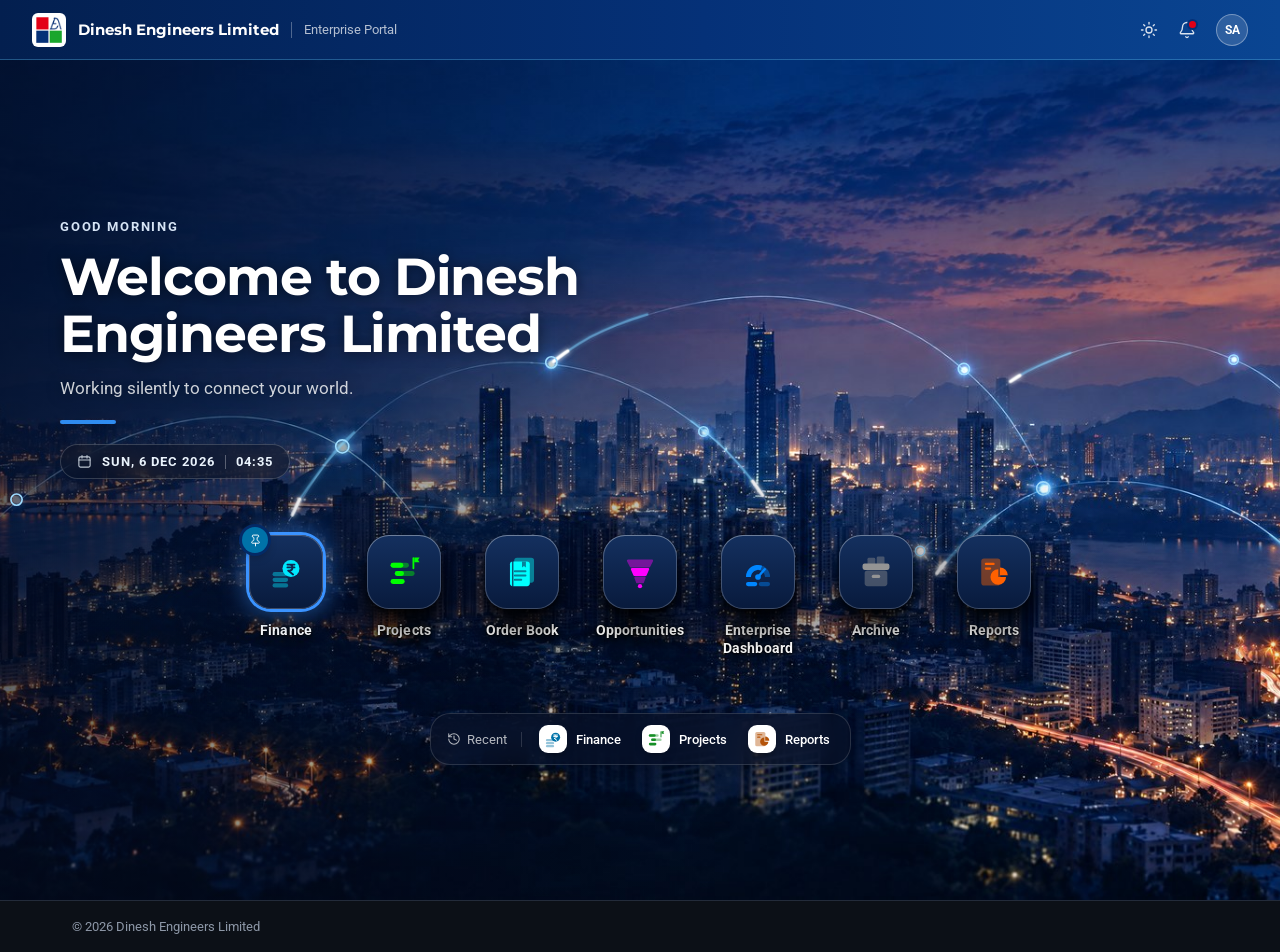
==== commit 9f61b028: "Show live greeting, date and time from the viewer's clock Co-Authored-By: Claude Opus 5.5 <noreply@a" ====
--- a/index.html
+++ b/index.html
@@ -304,23 +304,45 @@
       <!-- WELCOME -->
 
       <div class="lx-intro">
-        <p class="lx-greeting">Good evening</p>
+        <p class="lx-greeting" id="lxGreeting">Good evening</p>
 
         <h1>Welcome to Dinesh Engineers Limited</h1>
 
         <p class="lx-sub">Working silently to connect your world.</p>
 
-        <!-- APEX: &P1_TODAY. and &P1_TIME. (time the page was loaded) -->
         <p class="lx-when">
           <svg viewBox="0 0 24 24" aria-hidden="true">
             <rect x="3" y="4.5" width="18" height="16.5" rx="2.5" />
             <path d="M3 9.5h18M8 2.5v4M16 2.5v4" />
           </svg>
-          <time datetime="2026-09-28T17:44">Mon, 28 Sep 2026</time>
+          <time id="lxDate"></time>
           <span class="lx-when-sep" aria-hidden="true"></span>
-          <span>17:44</span>
+          <span id="lxTime"></span>
         </p>
       </div>
+
+      <!-- LIVE GREETING, DATE AND TIME from the viewer's clock -->
+      <script>
+        (function () {
+          function tick() {
+            var d = new Date();
+            var h = d.getHours();
+            lxGreeting.textContent =
+              h < 12 ? "Good morning" : h < 17 ? "Good afternoon" : "Good evening";
+            lxDate.textContent =
+              d.toLocaleDateString("en-US", { weekday: "short" }) + ", " +
+              d.getDate() + " " +
+              d.toLocaleDateString("en-US", { month: "short" }) + " " +
+              d.getFullYear();
+            lxTime.textContent = d.toLocaleTimeString("en-GB", {
+              hour: "2-digit",
+              minute: "2-digit",
+            });
+          }
+          tick();
+          setInterval(tick, 1000);
+        })();
+      </script>
 
       <!-- APPLICATIONS as icons
          Each icon shows its description on hover / keyboard focus. -->
